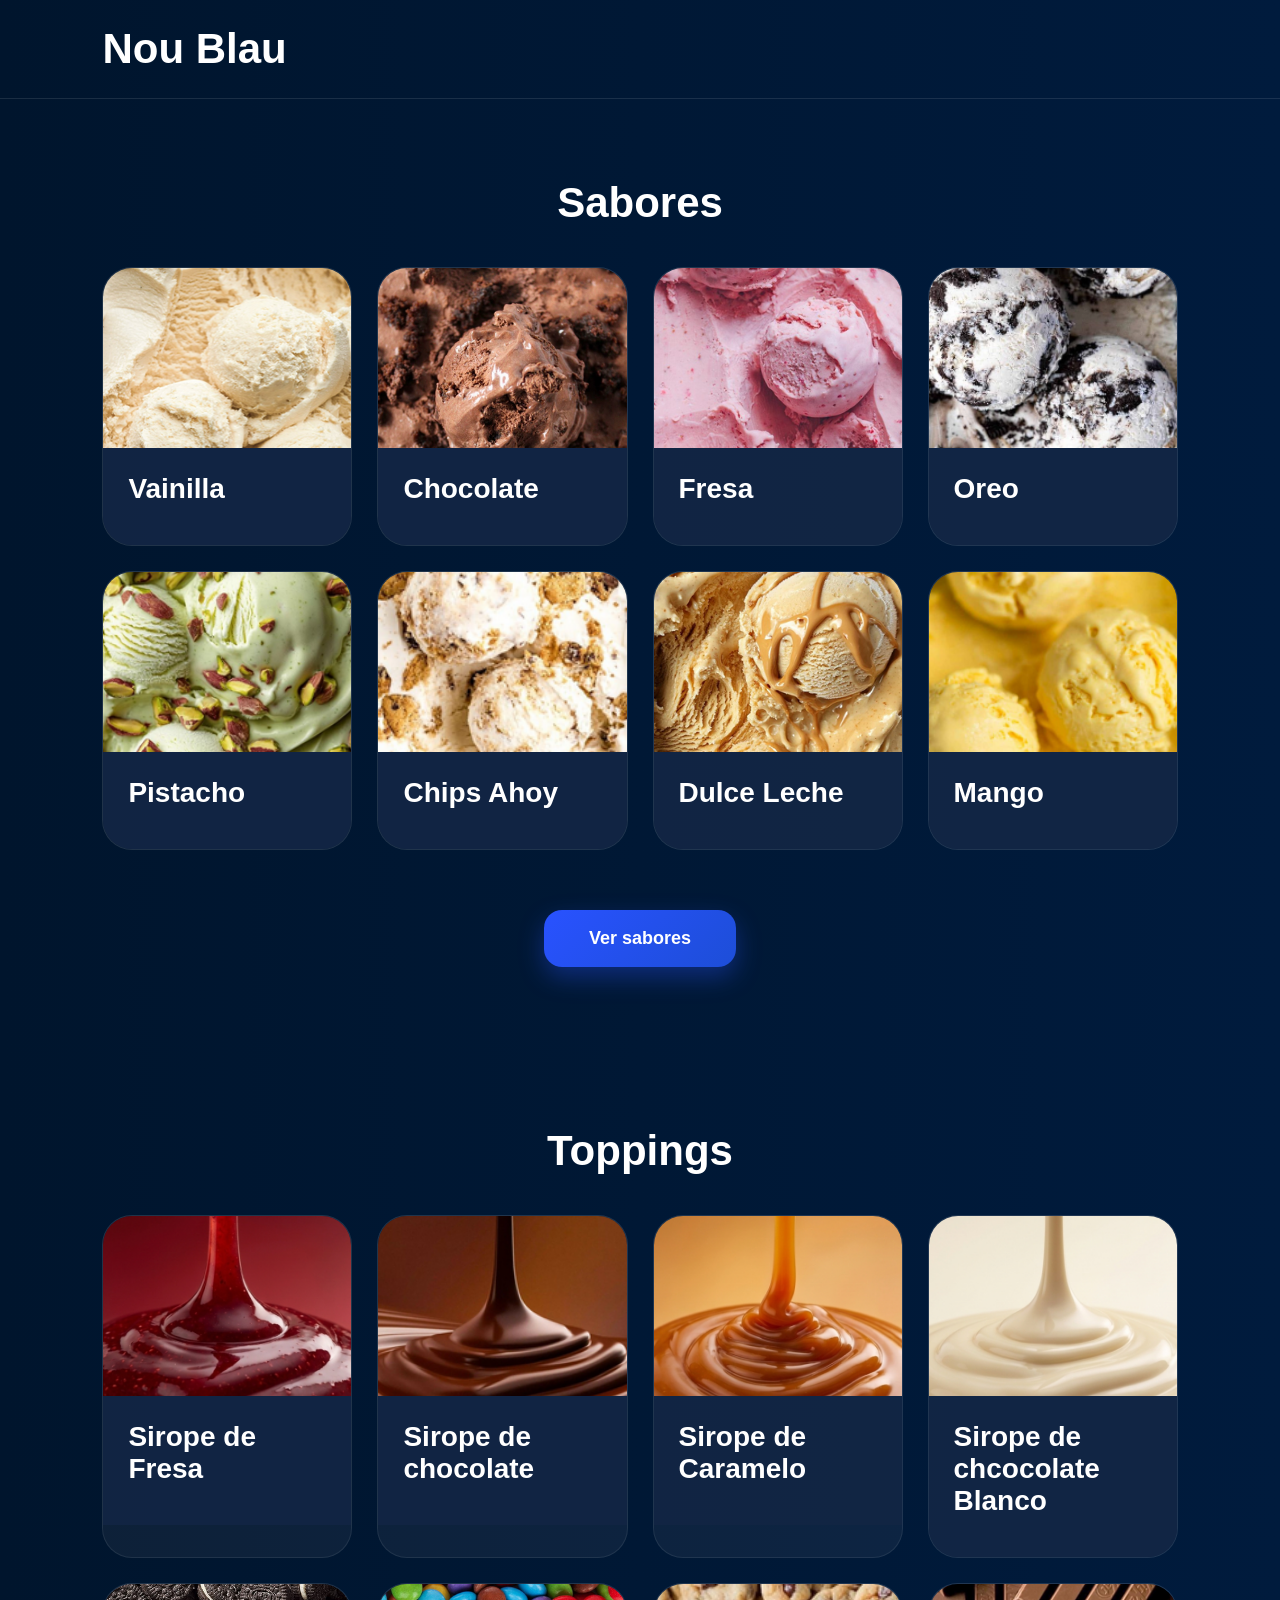
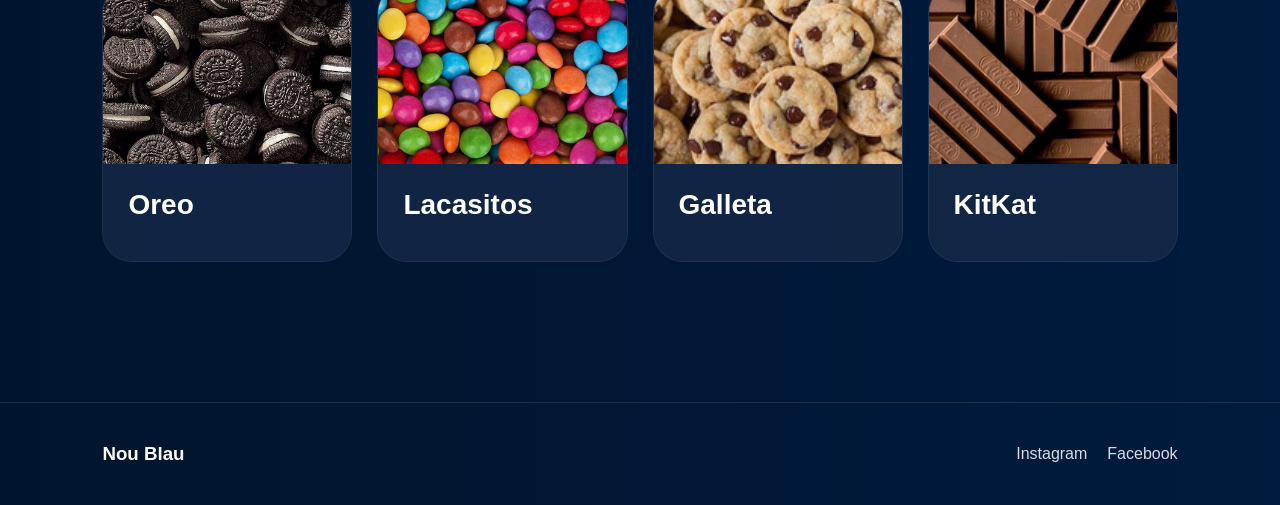
==== index.html @ 6afead31 "actualizando nombres" ====
<!DOCTYPE html>
<html lang="es">
<head>
  <meta charset="UTF-8">
  <meta name="viewport" content="width=device-width, initial-scale=1.0">
  <title>Nou Blau</title>

  <link rel="stylesheet" href="../CSS/style.css">
</head>

<body>

  <header>
    <h1>Nou Blau</h1>
  </header>

  <!-- SABORES -->

  <section class="sabores">

  <h2 class="titulo-seccion">Sabores</h2>

  <div class="cards">

    <div class="flavor-card">
  <img src="../IMG/vainilla.png" alt="vainilla" class="flavor-image">
      <div class="flavor-content">
        <h4>Vainilla</h4>
      </div>
    </div>

   <div class="flavor-card">

  <img src="../IMG/choco .png" alt="Chocolate" class="flavor-image">

  <div class="flavor-content">
    <h4>Chocolate</h4>
  </div>

</div>

    <div class="flavor-card">
  <img src="../IMG/fresa.png" alt="fresa" class="flavor-image">
      <div class="flavor-content">
        <h4>Fresa</h4>
      </div>
    </div>

    <div class="flavor-card">
  <img src="../IMG/oreo.png" alt="oreo" class="flavor-image">
      <div class="flavor-content">
        <h4>Oreo</h4>
      </div>
    </div>

    <div class="flavor-card">
  <img src="../IMG/pistacho.png" alt="Pistacho" class="flavor-image">
      <div class="flavor-content">
        <h4>Pistacho</h4>
      </div>
    </div>

    <div class="flavor-card">
  <img src="../IMG/chips.png" alt="Chips" class="flavor-image">
      <div class="flavor-content">
        <h4>Chips Ahoy</h4>
      </div>
    </div>

    <div class="flavor-card">
  <img src="../IMG/dulceleche.png" alt="Dleche" class="flavor-image">
      <div class="flavor-content">
        <h4>Dulce Leche</h4>
      </div>
    </div>

    <div class="flavor-card">
  <img src="../IMG/mango.png" alt="Mango" class="flavor-image">
      <div class="flavor-content">
        <h4>Mango</h4>
      </div>
    </div>

  </div>

<div class="boton-container">
  <a href="../HTML/sabores.html" class="btn-sabores">
    Ver sabores
  </a>
</div>

</section>

  <!-- TOPPINGS --><section class="sabores">

  <h2 class="titulo-seccion">Toppings</h2>

  <div class="cards">

    <div class="flavor-card">
  <img src="../IMG/Sfresa.png" alt="Sfresa" class="flavor-image">

      <div class="flavor-content">
        <h4>Sirope de Fresa</h4>
      </div>
    </div>

    <div class="flavor-card">
  <img src="../IMG/Schoco.png" alt="Schoco" class="flavor-image">

      <div class="flavor-content">
        <h4>Sirope de chocolate</h4>
      </div>
    </div>

    <div class="flavor-card">
  <img src="../IMG/SDL.png" alt="SDL" class="flavor-image">

      <div class="flavor-content">
        <h4>Sirope de Caramelo</h4>
      </div>
    </div>

    <div class="flavor-card">
  <img src="../IMG/Sblanco.png" alt="Sblanco" class="flavor-image">

      <div class="flavor-content">
        <h4>Sirope de chcocolate Blanco</h4>
      </div>
    </div>


    <div class="flavor-card">
  <img src="../IMG/Toreo.png" alt="oreo" class="flavor-image">

      <div class="flavor-content">
        <h4>Oreo</h4>
      </div>
    </div>

    <div class="flavor-card">
  <img src="../IMG/lacasi.png" alt="Lacasitos" class="flavor-image">

      <div class="flavor-content">
        <h4>Lacasitos</h4>
      </div>
    </div>

    <div class="flavor-card">
  <img src="../IMG/Tgalle.png" alt="Galleta" class="flavor-image">

      <div class="flavor-content">
        <h4>Galleta</h4>
      </div>
    </div>

    <div class="flavor-card">
  <img src="../IMG/kit.png" alt="KitKat" class="flavor-image">

      <div class="flavor-content">
        <h4>KitKat</h4>
      </div>
    </div>

  </div>

</section>

  <!-- FOOTER -->

  <footer>

    <div>
      <h3>Nou Blau</h3>
    </div>

    <div class="sociales">
      <a href="#">Instagram</a>
      <a href="#">Facebook</a>
    </div>

  </footer>

</body>
</html>
---- CSS/style.css ----
*{
  margin:0;
  padding:0;
  box-sizing:border-box;
  font-family:Arial, sans-serif;
}

body{
  background:linear-gradient(to right,#00152d,#001b3d);
  color:white;
}

header{
  padding:25px 8%;
  border-bottom:1px solid rgba(255,255,255,0.1);
}

header h1{
  font-size:42px;
}

.sabores{
  padding:80px 8%;
}

.titulo-seccion{
  font-size:42px;
  margin-bottom:40px;
  text-align:center;
}

.cards{
  display:grid;
  grid-template-columns:repeat(4, 1fr);
  justify-items:center;
  gap:25px;
}

.flavor-card{
  width:100%;
  max-width:260px;
  background:rgba(255,255,255,0.05);
  border-radius:30px;
  overflow:hidden;
  border:1px solid rgba(255,255,255,0.08);
  transition:0.3s;
}

.flavor-card:hover{
  transform:translateY(-8px);
}

.flavor-image{
  width:100%;
  height:180px;
  object-fit:cover;
  display:block;
}

.flavor-card{
  overflow:hidden;
}

.blue-gradient{
  background:linear-gradient(180deg,#2952ff,#182b6d);
}

.dark-gradient{
  background:linear-gradient(90deg,#334155,#020617);
}

.flavor-content{
  padding:25px;
  background:rgba(18,37,68,0.9);
}

.flavor-content h4{
  font-size:28px;
  margin-bottom:15px;
}

.flavor-content p{
  color:#d6dce5;
  line-height:1.7;
  font-size:16px;
}

.btn-sabores{
  padding:16px 40px;
  background:linear-gradient(135deg,#2952ff,#1d4ed8);
  color:white;
  border:none;
  border-radius:20px;
  font-size:18px;
  font-weight:bold;
  cursor:pointer;
  transition:0.3s;
  box-shadow:0 10px 25px rgba(41,82,255,0.3);
}

.btn-sabores:hover{
  transform:translateY(-4px);
  background:linear-gradient(135deg,#3b82f6,#2563eb);
}

footer{
  margin-top:60px;
  padding:40px 8%;
  border-top:1px solid rgba(255,255,255,0.1);
  display:flex;
  justify-content:space-between;
  align-items:center;
  flex-wrap:wrap;
  gap:20px;
}

.sociales{
  display:flex;
  gap:20px;
}

.sociales a{
  color:#d6dce5;
  text-decoration:none;
  transition:0.3s;
}

.sociales a:hover{
  color:white;
}

.sociales img{
  width:90px;
  height:auto;
  object-fit:contain;
}
.boton-container{
  width:100%;
  display:flex;
  justify-content:center;
  margin-top:60px;
}

.btn-sabores{
  padding:18px 45px;
  background:linear-gradient(135deg,#2952ff,#1d4ed8);
  color:white;
  text-decoration:none;
  font-size:18px;
  font-weight:600;
  border-radius:18px;
  transition:0.3s;
  box-shadow:0 10px 25px rgba(41,82,255,0.35);
}

.btn-sabores:hover{
  transform:translateY(-5px) scale(1.03);
  background:linear-gradient(135deg,#3b82f6,#2563eb);
  box-shadow:0 15px 30px rgba(59,130,246,0.4);
}

.logo-link{
  text-decoration:none;
  color:white;
}

.logo-link:hover{
  color:#93c5fd;
}
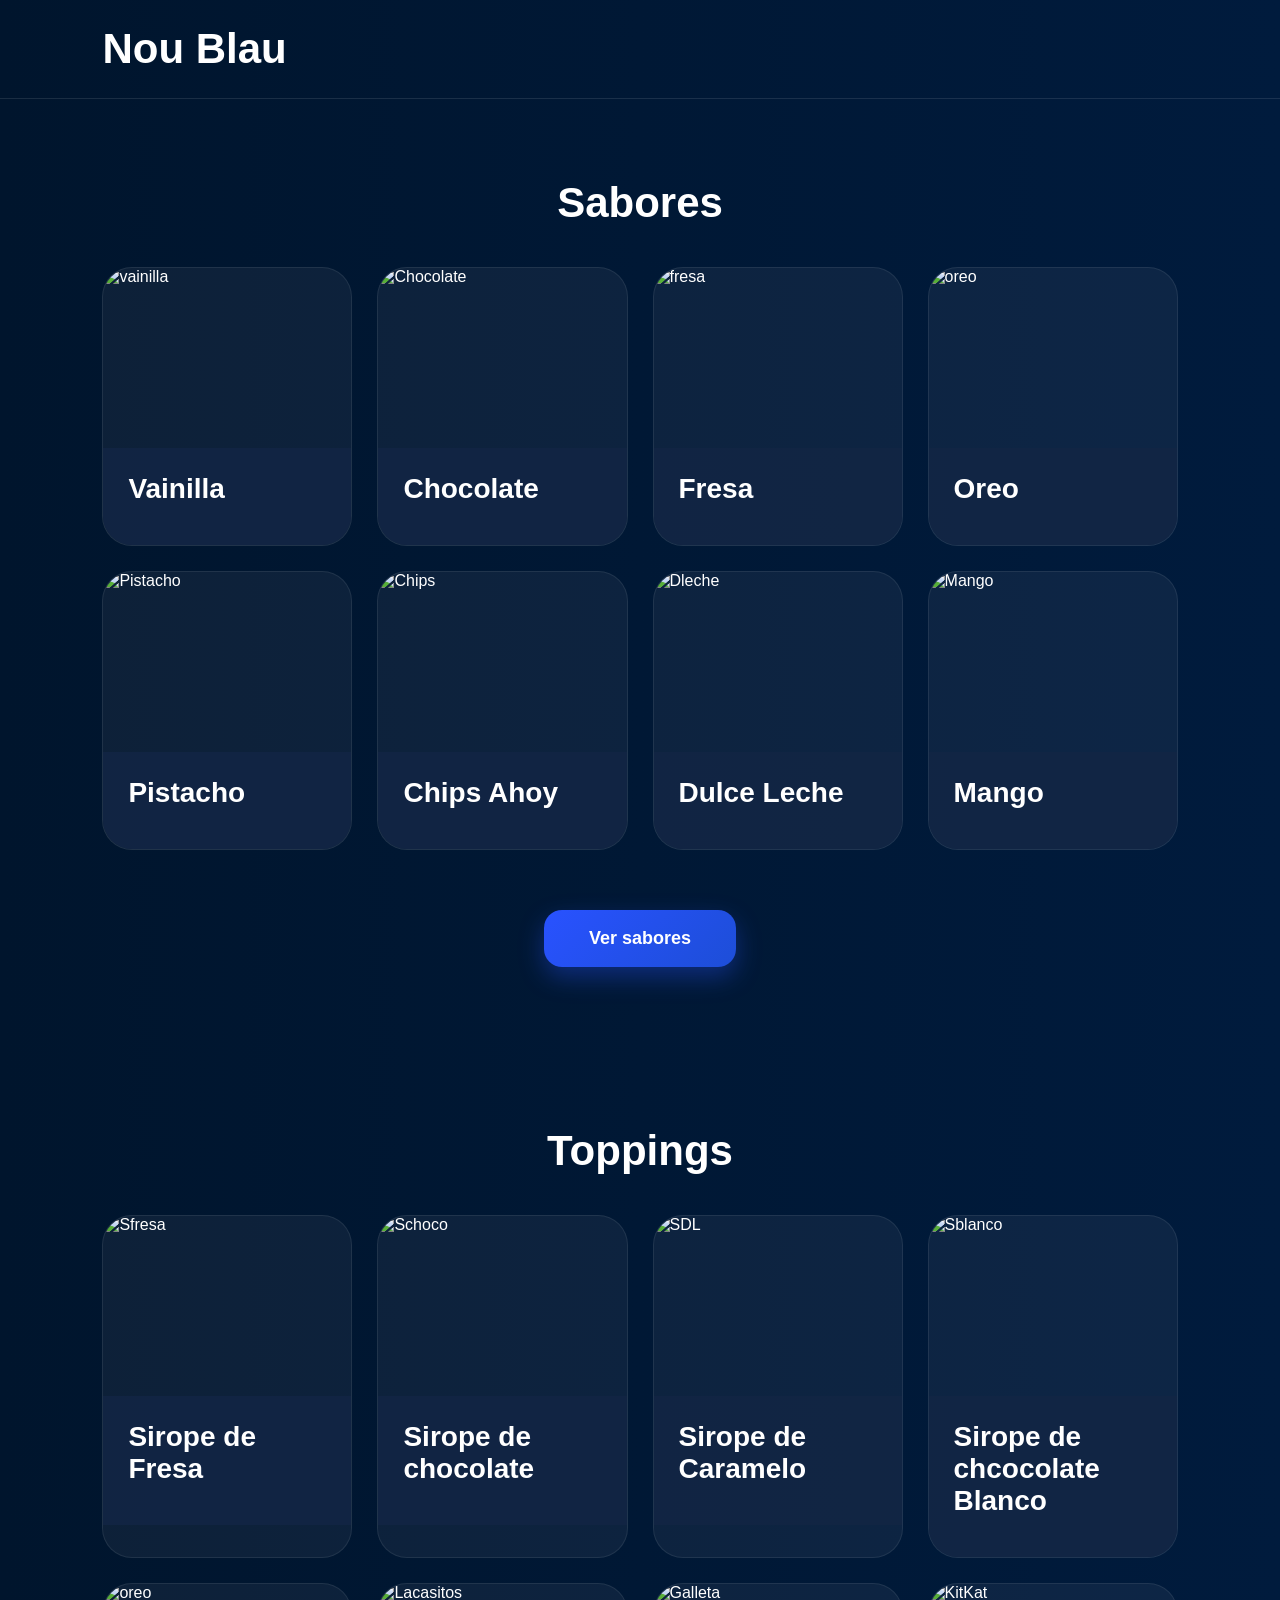
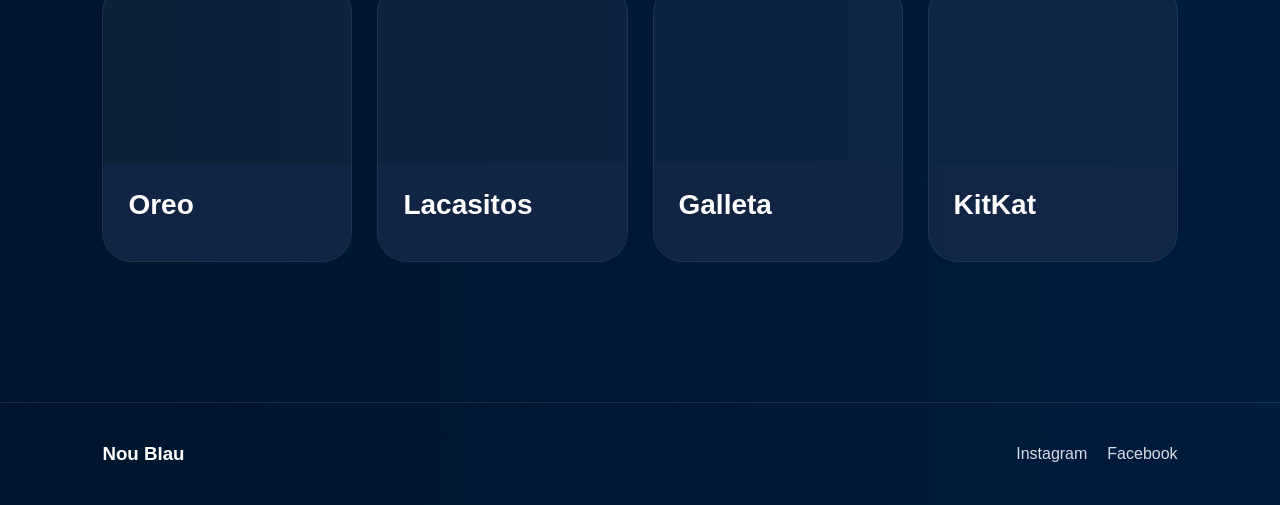
==== commit daacd033: "Corrigiendo rutas de archivos y CSS" ====
--- a/index.html
+++ b/index.html
@@ -5,7 +5,7 @@
   <meta name="viewport" content="width=device-width, initial-scale=1.0">
   <title>Nou Blau</title>
 
-  <link rel="stylesheet" href="../CSS/style.css">
+  <link rel="stylesheet" href="./style.css">
 </head>
 
 <body>
@@ -23,7 +23,7 @@
   <div class="cards">
 
     <div class="flavor-card">
-  <img src="../IMG/vainilla.png" alt="vainilla" class="flavor-image">
+  <img src="../Proyecto-1/IMG/vainilla.png" alt="vainilla" class="flavor-image">
       <div class="flavor-content">
         <h4>Vainilla</h4>
       </div>
@@ -31,7 +31,7 @@
 
    <div class="flavor-card">
 
-  <img src="../IMG/choco .png" alt="Chocolate" class="flavor-image">
+  <img src="../Proyecto-1/IMG/choco .png" alt="Chocolate" class="flavor-image">
 
   <div class="flavor-content">
     <h4>Chocolate</h4>
@@ -40,42 +40,42 @@
 </div>
 
     <div class="flavor-card">
-  <img src="../IMG/fresa.png" alt="fresa" class="flavor-image">
+  <img src="../Proyecto-1/IMG/fresa.png" alt="fresa" class="flavor-image">
       <div class="flavor-content">
         <h4>Fresa</h4>
       </div>
     </div>
 
     <div class="flavor-card">
-  <img src="../IMG/oreo.png" alt="oreo" class="flavor-image">
+  <img src="../Proyecto-1/IMG/oreo.png" alt="oreo" class="flavor-image">
       <div class="flavor-content">
         <h4>Oreo</h4>
       </div>
     </div>
 
     <div class="flavor-card">
-  <img src="../IMG/pistacho.png" alt="Pistacho" class="flavor-image">
+  <img src="../Proyecto-1/IMG/pistacho.png" alt="Pistacho" class="flavor-image">
       <div class="flavor-content">
         <h4>Pistacho</h4>
       </div>
     </div>
 
     <div class="flavor-card">
-  <img src="../IMG/chips.png" alt="Chips" class="flavor-image">
+  <img src="../Proyecto-1/IMG/chips.png" alt="Chips" class="flavor-image">
       <div class="flavor-content">
         <h4>Chips Ahoy</h4>
       </div>
     </div>
 
     <div class="flavor-card">
-  <img src="../IMG/dulceleche.png" alt="Dleche" class="flavor-image">
+  <img src="../Proyecto-1/IMG/dulceleche.png" alt="Dleche" class="flavor-image">
       <div class="flavor-content">
         <h4>Dulce Leche</h4>
       </div>
     </div>
 
     <div class="flavor-card">
-  <img src="../IMG/mango.png" alt="Mango" class="flavor-image">
+  <img src="../Proyecto-1/IMG/mango.png" alt="Mango" class="flavor-image">
       <div class="flavor-content">
         <h4>Mango</h4>
       </div>
@@ -84,7 +84,7 @@
   </div>
 
 <div class="boton-container">
-  <a href="../HTML/sabores.html" class="btn-sabores">
+  <a href="./sabores.html" class="btn-sabores">
     Ver sabores
   </a>
 </div>
@@ -98,7 +98,7 @@
   <div class="cards">
 
     <div class="flavor-card">
-  <img src="../IMG/Sfresa.png" alt="Sfresa" class="flavor-image">
+  <img src="../Proyecto-1/IMG/Sfresa.png" alt="Sfresa" class="flavor-image">
 
       <div class="flavor-content">
         <h4>Sirope de Fresa</h4>
@@ -106,7 +106,7 @@
     </div>
 
     <div class="flavor-card">
-  <img src="../IMG/Schoco.png" alt="Schoco" class="flavor-image">
+  <img src="../Proyecto-1/IMG/Schoco.png" alt="Schoco" class="flavor-image">
 
       <div class="flavor-content">
         <h4>Sirope de chocolate</h4>
@@ -114,7 +114,7 @@
     </div>
 
     <div class="flavor-card">
-  <img src="../IMG/SDL.png" alt="SDL" class="flavor-image">
+  <img src="../Proyecto-1/IMG/SDL.png" alt="SDL" class="flavor-image">
 
       <div class="flavor-content">
         <h4>Sirope de Caramelo</h4>
@@ -122,7 +122,7 @@
     </div>
 
     <div class="flavor-card">
-  <img src="../IMG/Sblanco.png" alt="Sblanco" class="flavor-image">
+  <img src="../Proyecto-1/IMG/Sblanco.png" alt="Sblanco" class="flavor-image">
 
       <div class="flavor-content">
         <h4>Sirope de chcocolate Blanco</h4>
@@ -131,7 +131,7 @@
 
 
     <div class="flavor-card">
-  <img src="../IMG/Toreo.png" alt="oreo" class="flavor-image">
+  <img src="../Proyecto-1/IMG/Toreo.png" alt="oreo" class="flavor-image">
 
       <div class="flavor-content">
         <h4>Oreo</h4>
@@ -139,7 +139,7 @@
     </div>
 
     <div class="flavor-card">
-  <img src="../IMG/lacasi.png" alt="Lacasitos" class="flavor-image">
+  <img src="../Proyecto-1/IMG/lacasi.png" alt="Lacasitos" class="flavor-image">
 
       <div class="flavor-content">
         <h4>Lacasitos</h4>
@@ -147,7 +147,7 @@
     </div>
 
     <div class="flavor-card">
-  <img src="../IMG/Tgalle.png" alt="Galleta" class="flavor-image">
+  <img src="../Proyecto-1/IMG/Tgalle.png" alt="Galleta" class="flavor-image">
 
       <div class="flavor-content">
         <h4>Galleta</h4>
@@ -155,7 +155,7 @@
     </div>
 
     <div class="flavor-card">
-  <img src="../IMG/kit.png" alt="KitKat" class="flavor-image">
+  <img src="../Proyecto-1/IMG/kit.png" alt="KitKat" class="flavor-image">
 
       <div class="flavor-content">
         <h4>KitKat</h4>
--- a/style.css
+++ b/style.css
@@ -0,0 +1,169 @@
+*{
+  margin:0;
+  padding:0;
+  box-sizing:border-box;
+  font-family:Arial, sans-serif;
+}
+
+body{
+  background:linear-gradient(to right,#00152d,#001b3d);
+  color:white;
+}
+
+header{
+  padding:25px 8%;
+  border-bottom:1px solid rgba(255,255,255,0.1);
+}
+
+header h1{
+  font-size:42px;
+}
+
+.sabores{
+  padding:80px 8%;
+}
+
+.titulo-seccion{
+  font-size:42px;
+  margin-bottom:40px;
+  text-align:center;
+}
+
+.cards{
+  display:grid;
+  grid-template-columns:repeat(4, 1fr);
+  justify-items:center;
+  gap:25px;
+}
+
+.flavor-card{
+  width:100%;
+  max-width:260px;
+  background:rgba(255,255,255,0.05);
+  border-radius:30px;
+  overflow:hidden;
+  border:1px solid rgba(255,255,255,0.08);
+  transition:0.3s;
+}
+
+.flavor-card:hover{
+  transform:translateY(-8px);
+}
+
+.flavor-image{
+  width:100%;
+  height:180px;
+  object-fit:cover;
+  display:block;
+}
+
+.flavor-card{
+  overflow:hidden;
+}
+
+.blue-gradient{
+  background:linear-gradient(180deg,#2952ff,#182b6d);
+}
+
+.dark-gradient{
+  background:linear-gradient(90deg,#334155,#020617);
+}
+
+.flavor-content{
+  padding:25px;
+  background:rgba(18,37,68,0.9);
+}
+
+.flavor-content h4{
+  font-size:28px;
+  margin-bottom:15px;
+}
+
+.flavor-content p{
+  color:#d6dce5;
+  line-height:1.7;
+  font-size:16px;
+}
+
+.btn-sabores{
+  padding:16px 40px;
+  background:linear-gradient(135deg,#2952ff,#1d4ed8);
+  color:white;
+  border:none;
+  border-radius:20px;
+  font-size:18px;
+  font-weight:bold;
+  cursor:pointer;
+  transition:0.3s;
+  box-shadow:0 10px 25px rgba(41,82,255,0.3);
+}
+
+.btn-sabores:hover{
+  transform:translateY(-4px);
+  background:linear-gradient(135deg,#3b82f6,#2563eb);
+}
+
+footer{
+  margin-top:60px;
+  padding:40px 8%;
+  border-top:1px solid rgba(255,255,255,0.1);
+  display:flex;
+  justify-content:space-between;
+  align-items:center;
+  flex-wrap:wrap;
+  gap:20px;
+}
+
+.sociales{
+  display:flex;
+  gap:20px;
+}
+
+.sociales a{
+  color:#d6dce5;
+  text-decoration:none;
+  transition:0.3s;
+}
+
+.sociales a:hover{
+  color:white;
+}
+
+.sociales img{
+  width:90px;
+  height:auto;
+  object-fit:contain;
+}
+.boton-container{
+  width:100%;
+  display:flex;
+  justify-content:center;
+  margin-top:60px;
+}
+
+.btn-sabores{
+  padding:18px 45px;
+  background:linear-gradient(135deg,#2952ff,#1d4ed8);
+  color:white;
+  text-decoration:none;
+  font-size:18px;
+  font-weight:600;
+  border-radius:18px;
+  transition:0.3s;
+  box-shadow:0 10px 25px rgba(41,82,255,0.35);
+}
+
+.btn-sabores:hover{
+  transform:translateY(-5px) scale(1.03);
+  background:linear-gradient(135deg,#3b82f6,#2563eb);
+  box-shadow:0 15px 30px rgba(59,130,246,0.4);
+}
+
+.logo-link{
+  text-decoration:none;
+  color:white;
+}
+
+.logo-link:hover{
+  color:#93c5fd;
+}
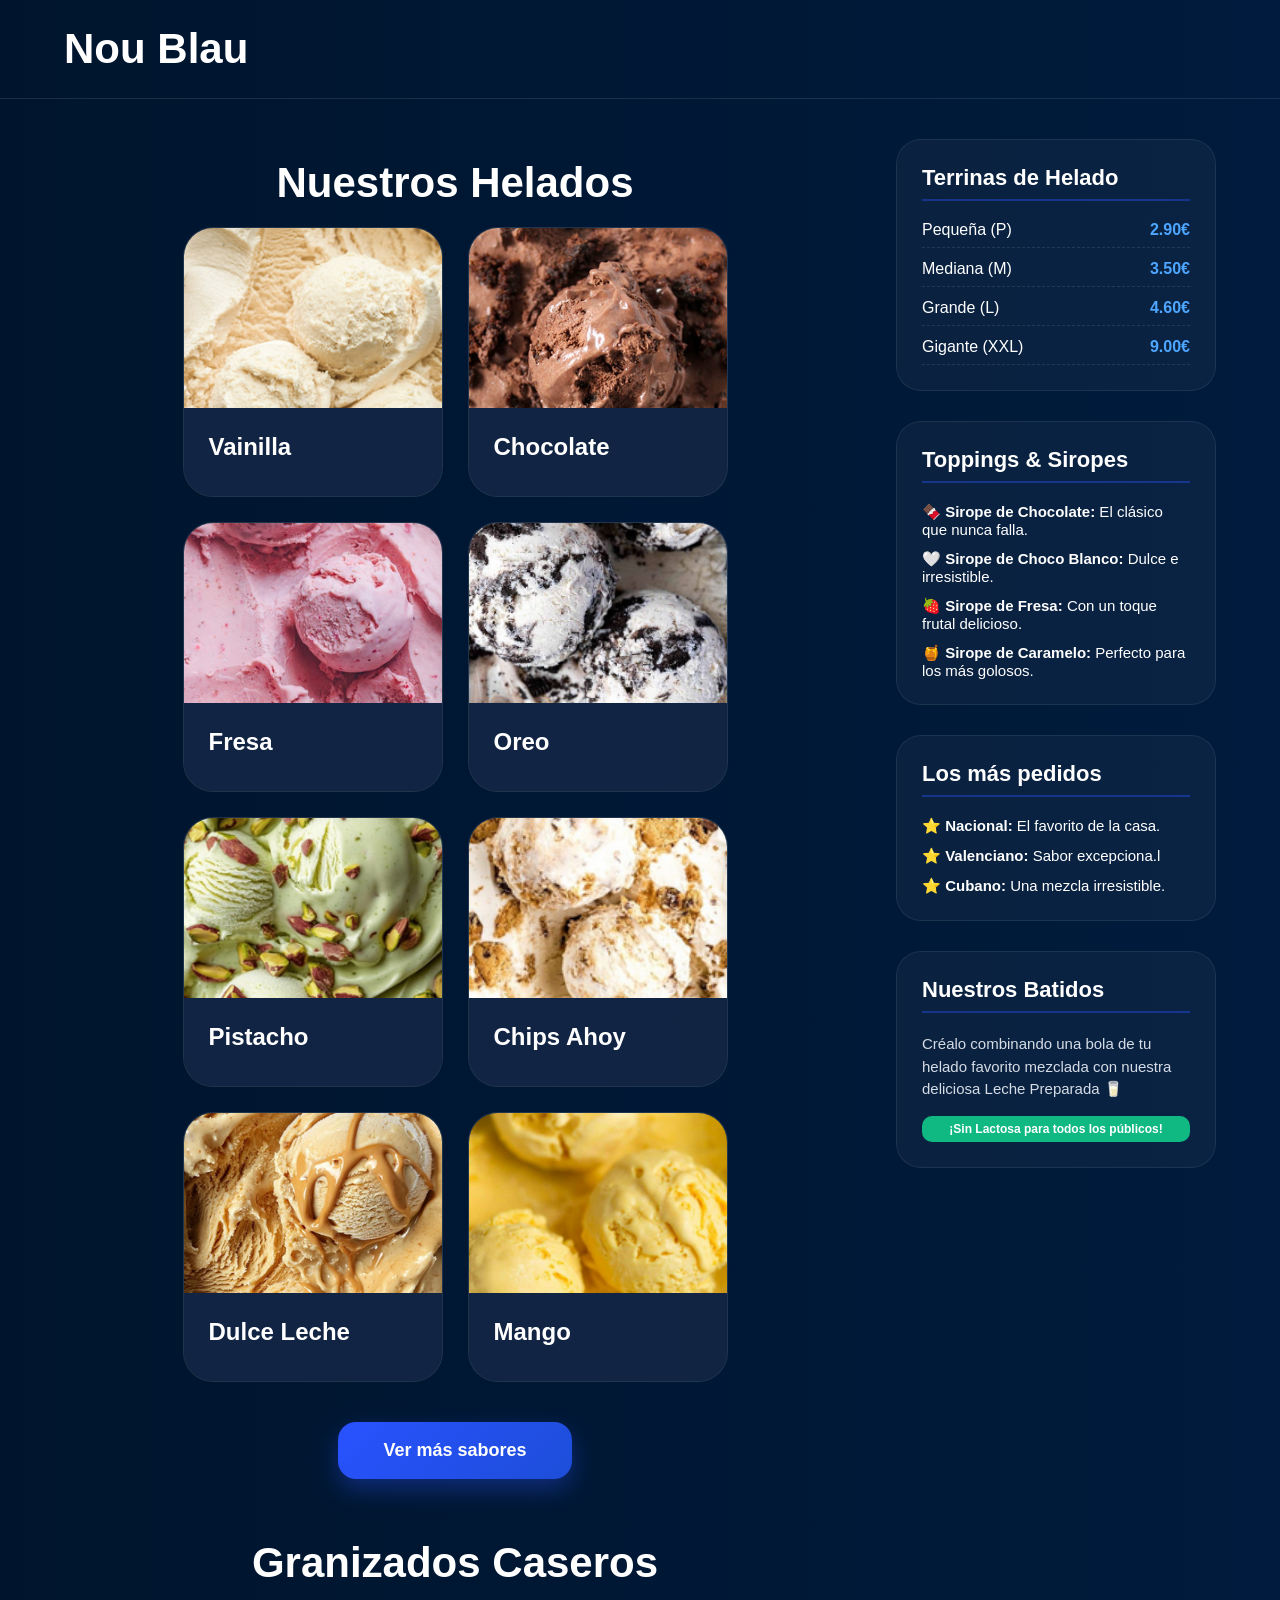
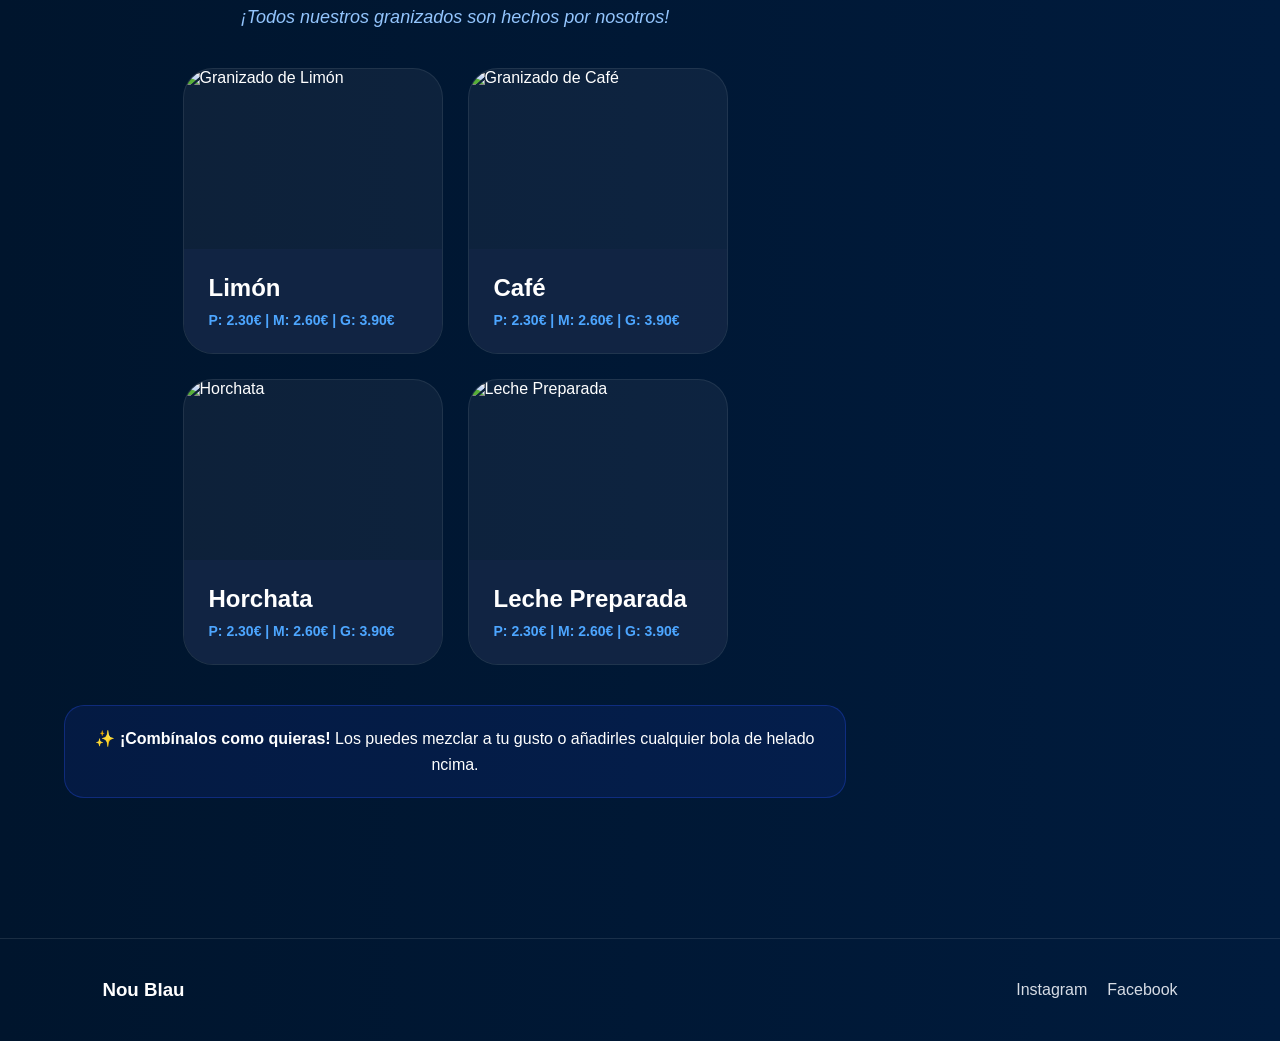
==== commit e9c31314: "Web finalizada: Granizados con tarjetas, barra lateral fija con precios y toppings" ====
--- a/index.html
+++ b/index.html
@@ -4,181 +4,151 @@
   <meta charset="UTF-8">
   <meta name="viewport" content="width=device-width, initial-scale=1.0">
   <title>Nou Blau</title>
-
-  <link rel="stylesheet" href="./style.css">
+  <link rel="stylesheet" href="style.css">
 </head>
-
 <body>
 
   <header>
     <h1>Nou Blau</h1>
   </header>
 
-  <!-- SABORES -->
+  <main class="contenedor-principal">
 
-  <section class="sabores">
+    <div class="contenido-izquierdo">
+      
+      <section class="sabores">
+        <h2 class="titulo-seccion">Nuestros Helados</h2>
+        <div class="cards">
+          <div class="flavor-card">
+            <img src="img/vainilla.png" alt="vainilla" class="flavor-image">
+            <div class="flavor-content"><h4>Vainilla</h4></div>
+          </div>
+          <div class="flavor-card">
+            <img src="img/choco .png" alt="Chocolate" class="flavor-image">
+            <div class="flavor-content"><h4>Chocolate</h4></div>
+          </div>
+          <div class="flavor-card">
+            <img src="img/fresa.png" alt="fresa" class="flavor-image">
+            <div class="flavor-content"><h4>Fresa</h4></div>
+          </div>
+          <div class="flavor-card">
+            <img src="img/oreo.png" alt="oreo" class="flavor-image">
+            <div class="flavor-content"><h4>Oreo</h4></div>
+          </div>
+          <div class="flavor-card">
+            <img src="img/pistacho.png" alt="Pistacho" class="flavor-image">
+            <div class="flavor-content"><h4>Pistacho</h4></div>
+          </div>
+          <div class="flavor-card">
+            <img src="img/chips.png" alt="Chips" class="flavor-image">
+            <div class="flavor-content"><h4>Chips Ahoy</h4></div>
+          </div>
+          <div class="flavor-card">
+            <img src="img/dulceleche.png" alt="Dleche" class="flavor-image">
+            <div class="flavor-content"><h4>Dulce Leche</h4></div>
+          </div>
+          <div class="flavor-card">
+            <img src="img/mango.png" alt="Mango" class="flavor-image">
+            <div class="flavor-content"><h4>Mango</h4></div>
+          </div>
+        </div>
 
-  <h2 class="titulo-seccion">Sabores</h2>
+        <div class="boton-container">
+          <a href="sabores.html" class="btn-sabores">Ver más sabores</a>
+        </div>
+      </section>
 
-  <div class="cards">
+      <section class="sabores">
+        <h2 class="titulo-seccion">Granizados Caseros</h2>
+        <p class="nota-artesanal">¡Todos nuestros granizados son hechos por nosotros!</p>
+        
+        <div class="cards">
+          <div class="flavor-card">
+            <img src="img/limon.png" alt="Granizado de Limón" class="flavor-image">
+            <div class="flavor-content">
+              <h4>Limón</h4>
+              <p class="precios-card">P: 2.30€ | M: 2.60€ | G: 3.90€</p>
+            </div>
+          </div>
+          <div class="flavor-card">
+            <img src="img/cafe.png" alt="Granizado de Café" class="flavor-image">
+            <div class="flavor-content">
+              <h4>Café</h4>
+              <p class="precios-card">P: 2.30€ | M: 2.60€ | G: 3.90€</p>
+            </div>
+          </div>
+          <div class="flavor-card">
+            <img src="img/horchata.png" alt="Horchata" class="flavor-image">
+            <div class="flavor-content">
+              <h4>Horchata</h4>
+              <p class="precios-card">P: 2.30€ | M: 2.60€ | G: 3.90€</p>
+            </div>
+          </div>
+          <div class="flavor-card">
+            <img src="img/leche.png" alt="Leche Preparada" class="flavor-image">
+            <div class="flavor-content">
+              <h4>Leche Preparada</h4>
+              <p class="precios-card">P: 2.30€ | M: 2.60€ | G: 3.90€</p>
+            </div>
+          </div>
+        </div>
+        
+        <div class="info-extra-box">
+          <p>✨ <strong>¡Combínalos como quieras!</strong> Los puedes mezclar a tu gusto o añadirles cualquier bola de helado ncima.</p>
+        </div>
+      </section>
 
-    <div class="flavor-card">
-  <img src="../Proyecto-1/IMG/vainilla.png" alt="vainilla" class="flavor-image">
-      <div class="flavor-content">
-        <h4>Vainilla</h4>
-      </div>
     </div>
 
-   <div class="flavor-card">
+    <aside class="barra-lateral">
+      
+      <div class="seccion-sidebar">
+        <h3 class="titulo-sidebar">Terrinas de Helado</h3>
+        <div class="lista-precios">
+          <div class="item-precio"><span>Pequeña (P)</span><strong>2.90€</strong></div>
+          <div class="item-precio"><span>Mediana (M)</span><strong>3.50€</strong></div>
+          <div class="item-precio"><span>Grande (L)</span><strong>4.60€</strong></div>
+          <div class="item-precio"><span>Gigante (XXL)</span><strong>9.00€</strong></div>
+        </div>
+      </div>
 
-  <img src="../Proyecto-1/IMG/choco .png" alt="Chocolate" class="flavor-image">
+      <div class="seccion-sidebar">
+        <h3 class="titulo-sidebar">Toppings & Siropes</h3>
+        <ul class="lista-tops">
+          <li><strong>🍫 Sirope de Chocolate:</strong> El clásico que nunca falla.</li>
+          <li><strong>🤍 Sirope de Choco Blanco:</strong> Dulce e irresistible.</li>
+          <li><strong>🍓 Sirope de Fresa:</strong> Con un toque frutal delicioso.</li>
+          <li><strong>🍯 Sirope de Caramelo:</strong> Perfecto para los más golosos.</li>
+        </ul>
+      </div>
 
-  <div class="flavor-content">
-    <h4>Chocolate</h4>
-  </div>
+      <div class="seccion-sidebar">
+        <h3 class="titulo-sidebar">Los más pedidos</h3>
+        <ul class="lista-tops">
+          <li><strong>⭐ Nacional:</strong> El favorito de la casa.</li>
+          <li><strong>⭐ Valenciano:</strong> Sabor excepciona.l</li>
+          <li><strong>⭐ Cubano:</strong> Una mezcla irresistible.</li>
+        </ul>
+      </div>
 
-</div>
+      <div class="seccion-sidebar">
+        <h3 class="titulo-sidebar">Nuestros Batidos</h3>
+        <p class="descripcion-sidebar">
+          Créalo combinando una bola de tu helado favorito mezclada con nuestra deliciosa Leche Preparada 🥛
+        </p>
+        <span class="badge-lactosa">¡Sin Lactosa para todos los públicos!</span>
+      </div>
 
-    <div class="flavor-card">
-  <img src="../Proyecto-1/IMG/fresa.png" alt="fresa" class="flavor-image">
-      <div class="flavor-content">
-        <h4>Fresa</h4>
-      </div>
-    </div>
+    </aside>
 
-    <div class="flavor-card">
-  <img src="../Proyecto-1/IMG/oreo.png" alt="oreo" class="flavor-image">
-      <div class="flavor-content">
-        <h4>Oreo</h4>
-      </div>
-    </div>
-
-    <div class="flavor-card">
-  <img src="../Proyecto-1/IMG/pistacho.png" alt="Pistacho" class="flavor-image">
-      <div class="flavor-content">
-        <h4>Pistacho</h4>
-      </div>
-    </div>
-
-    <div class="flavor-card">
-  <img src="../Proyecto-1/IMG/chips.png" alt="Chips" class="flavor-image">
-      <div class="flavor-content">
-        <h4>Chips Ahoy</h4>
-      </div>
-    </div>
-
-    <div class="flavor-card">
-  <img src="../Proyecto-1/IMG/dulceleche.png" alt="Dleche" class="flavor-image">
-      <div class="flavor-content">
-        <h4>Dulce Leche</h4>
-      </div>
-    </div>
-
-    <div class="flavor-card">
-  <img src="../Proyecto-1/IMG/mango.png" alt="Mango" class="flavor-image">
-      <div class="flavor-content">
-        <h4>Mango</h4>
-      </div>
-    </div>
-
-  </div>
-
-<div class="boton-container">
-  <a href="./sabores.html" class="btn-sabores">
-    Ver sabores
-  </a>
-</div>
-
-</section>
-
-  <!-- TOPPINGS --><section class="sabores">
-
-  <h2 class="titulo-seccion">Toppings</h2>
-
-  <div class="cards">
-
-    <div class="flavor-card">
-  <img src="../Proyecto-1/IMG/Sfresa.png" alt="Sfresa" class="flavor-image">
-
-      <div class="flavor-content">
-        <h4>Sirope de Fresa</h4>
-      </div>
-    </div>
-
-    <div class="flavor-card">
-  <img src="../Proyecto-1/IMG/Schoco.png" alt="Schoco" class="flavor-image">
-
-      <div class="flavor-content">
-        <h4>Sirope de chocolate</h4>
-      </div>
-    </div>
-
-    <div class="flavor-card">
-  <img src="../Proyecto-1/IMG/SDL.png" alt="SDL" class="flavor-image">
-
-      <div class="flavor-content">
-        <h4>Sirope de Caramelo</h4>
-      </div>
-    </div>
-
-    <div class="flavor-card">
-  <img src="../Proyecto-1/IMG/Sblanco.png" alt="Sblanco" class="flavor-image">
-
-      <div class="flavor-content">
-        <h4>Sirope de chcocolate Blanco</h4>
-      </div>
-    </div>
-
-
-    <div class="flavor-card">
-  <img src="../Proyecto-1/IMG/Toreo.png" alt="oreo" class="flavor-image">
-
-      <div class="flavor-content">
-        <h4>Oreo</h4>
-      </div>
-    </div>
-
-    <div class="flavor-card">
-  <img src="../Proyecto-1/IMG/lacasi.png" alt="Lacasitos" class="flavor-image">
-
-      <div class="flavor-content">
-        <h4>Lacasitos</h4>
-      </div>
-    </div>
-
-    <div class="flavor-card">
-  <img src="../Proyecto-1/IMG/Tgalle.png" alt="Galleta" class="flavor-image">
-
-      <div class="flavor-content">
-        <h4>Galleta</h4>
-      </div>
-    </div>
-
-    <div class="flavor-card">
-  <img src="../Proyecto-1/IMG/kit.png" alt="KitKat" class="flavor-image">
-
-      <div class="flavor-content">
-        <h4>KitKat</h4>
-      </div>
-    </div>
-
-  </div>
-
-</section>
-
-  <!-- FOOTER -->
+  </main>
 
   <footer>
-
-    <div>
-      <h3>Nou Blau</h3>
-    </div>
-
+    <div><h3>Nou Blau</h3></div>
     <div class="sociales">
       <a href="#">Instagram</a>
       <a href="#">Facebook</a>
     </div>
-
   </footer>
 
 </body>
--- a/style.css
+++ b/style.css
@@ -11,7 +11,7 @@
 }
 
 header{
-  padding:25px 8%;
+  padding:25px 5%;
   border-bottom:1px solid rgba(255,255,255,0.1);
 }
 
@@ -19,26 +19,53 @@
   font-size:42px;
 }
 
+/* --- CONTENEDOR PRINCIPAL: AHORA CUBRE TODO EL ANCHO --- */
+.contenedor-principal {
+  display: flex;
+  flex-direction: row;
+  width: 100%;             /* Cubre todo el ancho de la pantalla */
+  max-width: 100%;         /* Eliminamos el tope anterior para que estire */
+  padding: 40px 5%;
+  gap: 50px;               /* Buen espacio de separación */
+}
+
+/* El contenido de los helados y granizados se estira para llenar la izquierda */
+.contenido-izquierdo {
+  flex: 3;
+}
+
 .sabores{
-  padding:80px 8%;
+  padding: 20px 0 40px 0;
 }
 
 .titulo-seccion{
   font-size:42px;
-  margin-bottom:40px;
+  margin-bottom:20px;
   text-align:center;
 }
 
+.nota-artesanal {
+  text-align: center;
+  color: #93c5fd;
+  font-size: 18px;
+  margin-bottom: 40px;
+  font-style: italic;
+}
+
+/* --- TARJETAS AUTO-AJUSTABLES Y CENTRADAS --- */
 .cards{
-  display:grid;
-  grid-template-columns:repeat(4, 1fr);
-  justify-items:center;
-  gap:25px;
+  display: flex;
+  flex-direction: row;
+  flex-wrap: wrap;
+  justify-content: center; 
+  gap: 25px;
+  width: 100%;
 }
 
 .flavor-card{
-  width:100%;
-  max-width:260px;
+  width: 100%;
+  min-width: 250px;
+  max-width: 260px;
   background:rgba(255,255,255,0.05);
   border-radius:30px;
   overflow:hidden;
@@ -57,52 +84,144 @@
   display:block;
 }
 
-.flavor-card{
-  overflow:hidden;
-}
-
-.blue-gradient{
-  background:linear-gradient(180deg,#2952ff,#182b6d);
-}
-
-.dark-gradient{
-  background:linear-gradient(90deg,#334155,#020617);
-}
-
 .flavor-content{
   padding:25px;
   background:rgba(18,37,68,0.9);
 }
 
 .flavor-content h4{
-  font-size:28px;
-  margin-bottom:15px;
-}
-
-.flavor-content p{
-  color:#d6dce5;
-  line-height:1.7;
-  font-size:16px;
+  font-size:24px;
+  margin-bottom:10px;
+}
+
+.precios-card {
+  color: #4da6ff;
+  font-weight: bold;
+  font-size: 14px;
+}
+
+.info-extra-box {
+  background: rgba(41, 82, 255, 0.1);
+  border: 1px solid rgba(41, 82, 255, 0.3);
+  padding: 20px;
+  border-radius: 20px;
+  margin-top: 40px;
+  text-align: center;
+  font-size: 16px;
+  line-height: 1.6;
+}
+
+/* --- BARRA LATERAL FIJA (STICKY EFFECT) --- */
+.barra-lateral {
+  flex: 1; 
+  min-width: 320px;
+  max-width: 360px;
+  display: flex;
+  flex-direction: column;
+  gap: 30px;
+  
+  /* Esto es lo que hace la magia de quedarse quieta al bajar */
+  position: -webkit-sticky;
+  position: sticky;
+  top: 40px;               /* Distancia que se despega del techo de la pantalla al bajar */
+  height: max-content;     /* Evita que se estire feo hacia abajo */
+}
+
+.seccion-sidebar {
+  background: rgba(255, 255, 255, 0.04);
+  border: 1px solid rgba(255, 255, 255, 0.08);
+  border-radius: 25px;
+  padding: 25px;
+}
+
+.titulo-sidebar {
+  font-size: 22px;
+  color: white;
+  margin-bottom: 20px;
+  padding-bottom: 8px;
+  border-bottom: 2px solid rgba(41, 82, 255, 0.4);
+}
+
+.lista-precios {
+  display: flex;
+  flex-direction: column;
+  gap: 12px;
+}
+
+.item-precio {
+  display: flex;
+  justify-content: space-between;
+  font-size: 16px;
+  padding-bottom: 8px;
+  border-bottom: 1px dashed rgba(255, 255, 255, 0.1);
+}
+
+.item-precio strong {
+  color: #4da6ff;
+}
+
+.lista-tops {
+  list-style: none;
+  display: flex;
+  flex-direction: column;
+  gap: 12px;
+  font-size: 15px;
+}
+
+.descripcion-sidebar {
+  font-size: 15px;
+  line-height: 1.5;
+  color: #d6dce5;
+  margin-bottom: 15px;
+}
+
+.badge-lactosa {
+  display: inline-block;
+  background: #10b981;
+  color: white;
+  padding: 6px 12px;
+  font-size: 12px;
+  font-weight: bold;
+  border-radius: 10px;
+  text-align: center;
+  width: 100%;
+}
+
+/* BOTONES Y ENLACES */
+.boton-container{
+  width:100%;
+  display:flex;
+  justify-content:center;
+  margin-top:40px;
 }
 
 .btn-sabores{
-  padding:16px 40px;
+  padding:18px 45px;
   background:linear-gradient(135deg,#2952ff,#1d4ed8);
   color:white;
-  border:none;
-  border-radius:20px;
+  text-decoration:none;
   font-size:18px;
-  font-weight:bold;
-  cursor:pointer;
+  font-weight:600;
+  border-radius:18px;
   transition:0.3s;
-  box-shadow:0 10px 25px rgba(41,82,255,0.3);
+  box-shadow:0 10px 25px rgba(41, 82, 255, 0.35);
 }
 
 .btn-sabores:hover{
-  transform:translateY(-4px);
+  transform:translateY(-5px) scale(1.03);
   background:linear-gradient(135deg,#3b82f6,#2563eb);
 }
 
+.logo-link{
+  text-decoration:none;
+  color:white;
+}
+
+.logo-link:hover{
+  color:#93c5fd;
+}
+
+/* --- FOOTER COMPLETO --- */
 footer{
   margin-top:60px;
   padding:40px 8%;
@@ -122,48 +241,28 @@
 .sociales a{
   color:#d6dce5;
   text-decoration:none;
-  transition:0.3s;
-}
-
-.sociales a:hover{
-  color:white;
-}
-
-.sociales img{
-  width:90px;
-  height:auto;
-  object-fit:contain;
-}
-.boton-container{
-  width:100%;
-  display:flex;
-  justify-content:center;
-  margin-top:60px;
-}
-
-.btn-sabores{
-  padding:18px 45px;
-  background:linear-gradient(135deg,#2952ff,#1d4ed8);
-  color:white;
-  text-decoration:none;
-  font-size:18px;
-  font-weight:600;
-  border-radius:18px;
-  transition:0.3s;
-  box-shadow:0 10px 25px rgba(41,82,255,0.35);
-}
-
-.btn-sabores:hover{
-  transform:translateY(-5px) scale(1.03);
-  background:linear-gradient(135deg,#3b82f6,#2563eb);
-  box-shadow:0 15px 30px rgba(59,130,246,0.4);
-}
-
-.logo-link{
-  text-decoration:none;
-  color:white;
-}
-
-.logo-link:hover{
-  color:#93c5fd;
+}
+
+/* RESPONSIVE: Si la pantalla es pequeña (Móviles), la barra va abajo y deja de ser fija */
+@media (max-width: 1150px) {
+  .contenedor-principal {
+    flex-direction: column;
+  }
+  .barra-lateral {
+    position: static;      /* Desactiva el efecto fijo en móviles */
+    max-width: 100%;
+    flex-direction: row;
+    flex-wrap: wrap;
+    width: 100%;
+  }
+  .seccion-sidebar {
+    flex: 1;
+    min-width: 280px;
+  }
+}
+
+@media (max-width: 600px) {
+  .barra-lateral {
+    flex-direction: column;
+  }
 }
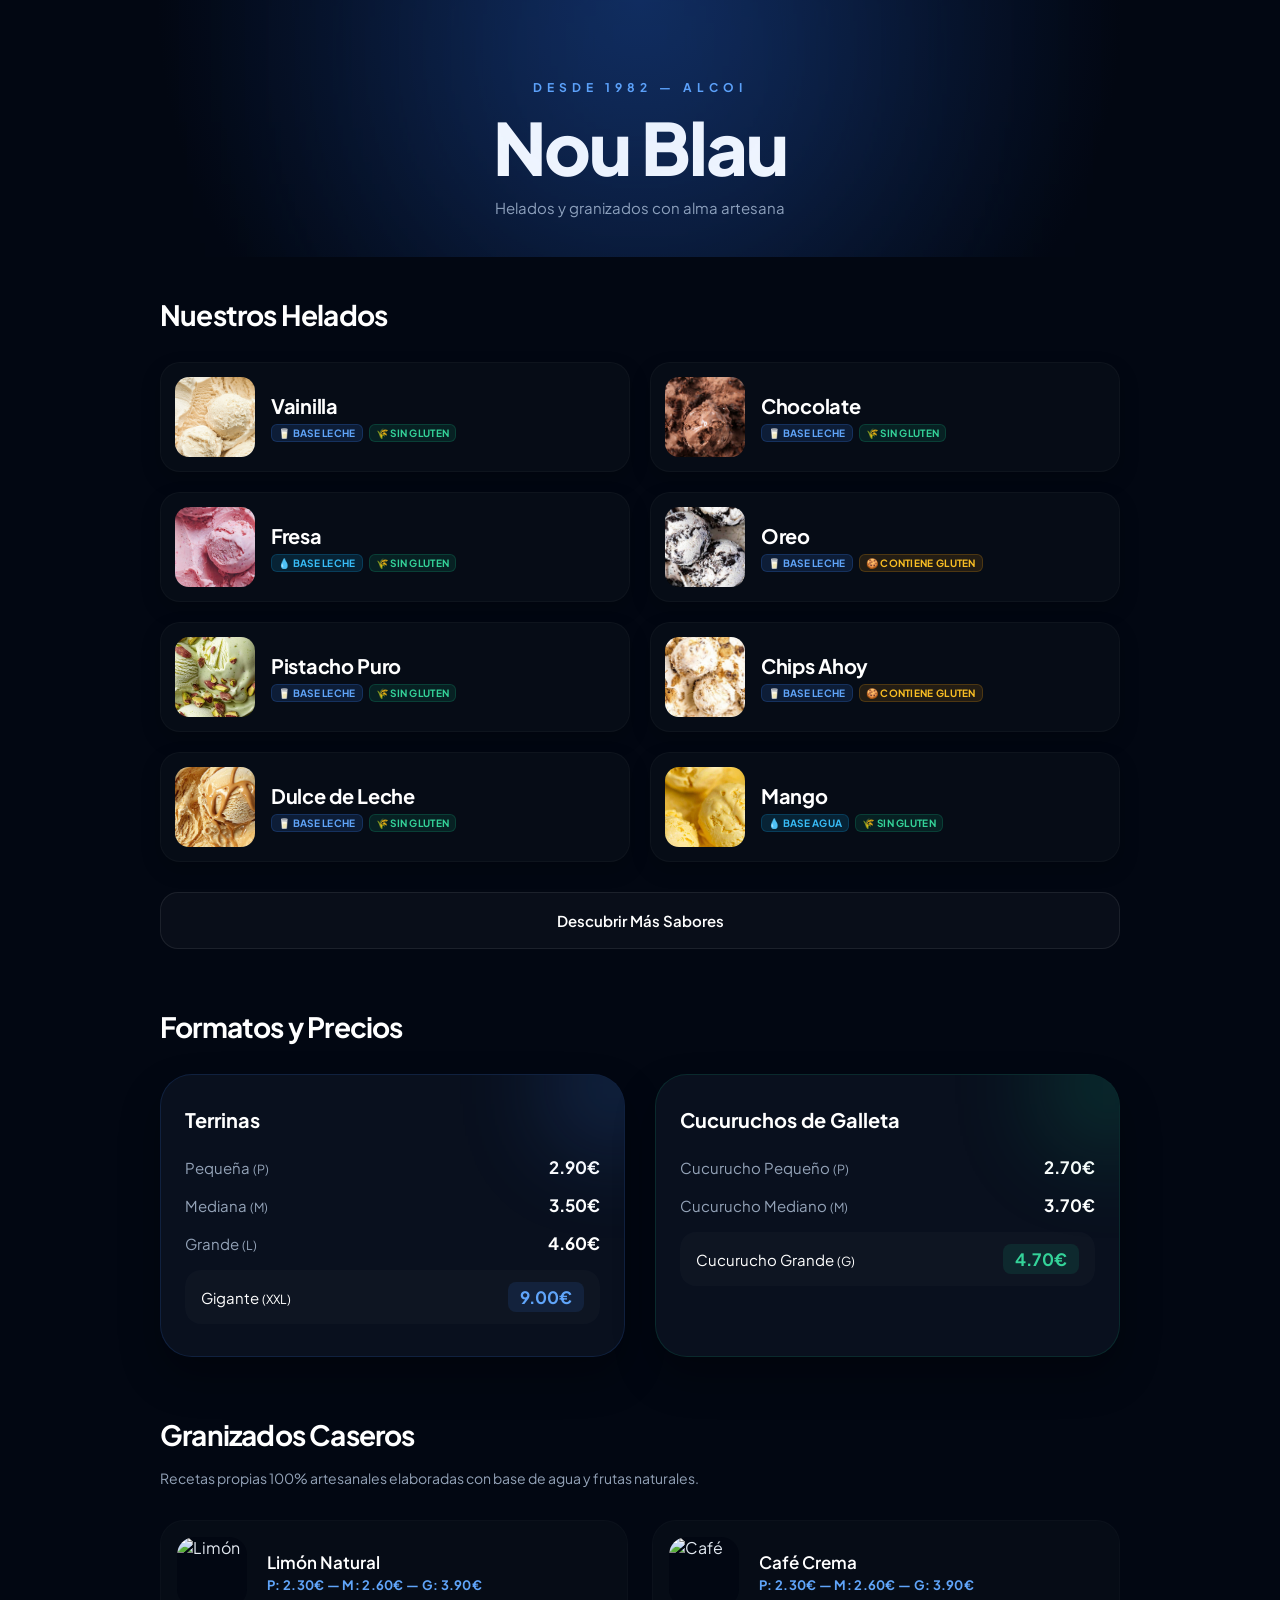
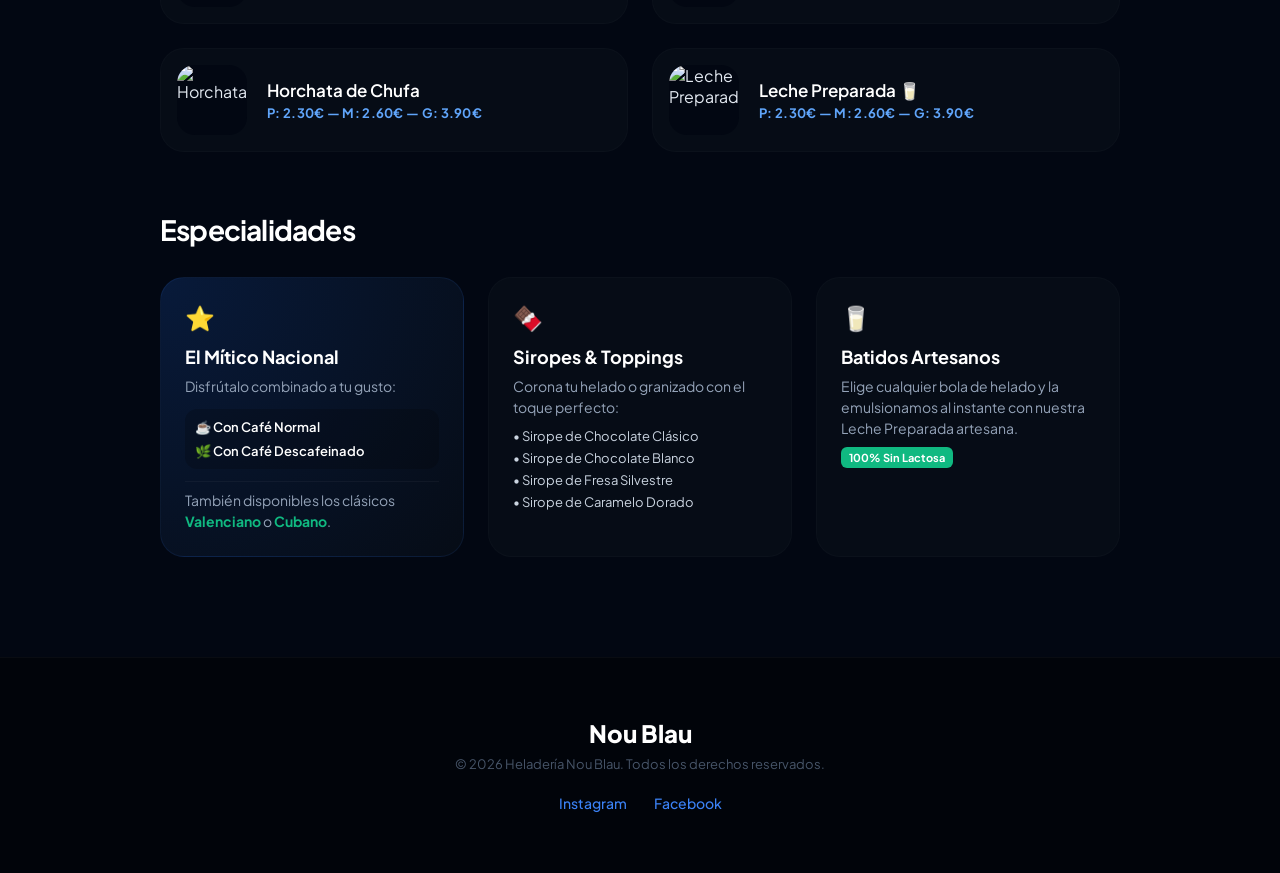
==== commit 721fd580: "refres" ====
--- a/index.html
+++ b/index.html
@@ -3,151 +3,240 @@
 <head>
   <meta charset="UTF-8">
   <meta name="viewport" content="width=device-width, initial-scale=1.0">
-  <title>Nou Blau</title>
+  <title>Nou Blau — Carta Artesanal</title>
   <link rel="stylesheet" href="style.css">
 </head>
 <body>
 
-  <header>
-    <h1>Nou Blau</h1>
+  <header class="hero-header">
+    <div class="hero-blur"></div>
+    <div class="hero-content">
+      <p class="hero-subtitle">Desde 1982 — Alcoi</p>
+      <h1 class="hero-title">Nou Blau</h1>
+      <p class="hero-tagline">Helados y granizados con alma artesana</p>
+    </div>
   </header>
 
-  <main class="contenedor-principal">
-
-    <div class="contenido-izquierdo">
+  <main class="main-wrapper">
+
+    <section class="menu-block">
+      <div class="block-header">
+        <h2 class="block-main-title">Nuestros Helados</h2>
+      </div>
       
-      <section class="sabores">
-        <h2 class="titulo-seccion">Nuestros Helados</h2>
-        <div class="cards">
-          <div class="flavor-card">
-            <img src="img/vainilla.png" alt="vainilla" class="flavor-image">
-            <div class="flavor-content"><h4>Vainilla</h4></div>
-          </div>
-          <div class="flavor-card">
-            <img src="img/choco .png" alt="Chocolate" class="flavor-image">
-            <div class="flavor-content"><h4>Chocolate</h4></div>
-          </div>
-          <div class="flavor-card">
-            <img src="img/fresa.png" alt="fresa" class="flavor-image">
-            <div class="flavor-content"><h4>Fresa</h4></div>
-          </div>
-          <div class="flavor-card">
-            <img src="img/oreo.png" alt="oreo" class="flavor-image">
-            <div class="flavor-content"><h4>Oreo</h4></div>
-          </div>
-          <div class="flavor-card">
-            <img src="img/pistacho.png" alt="Pistacho" class="flavor-image">
-            <div class="flavor-content"><h4>Pistacho</h4></div>
-          </div>
-          <div class="flavor-card">
-            <img src="img/chips.png" alt="Chips" class="flavor-image">
-            <div class="flavor-content"><h4>Chips Ahoy</h4></div>
-          </div>
-          <div class="flavor-card">
-            <img src="img/dulceleche.png" alt="Dleche" class="flavor-image">
-            <div class="flavor-content"><h4>Dulce Leche</h4></div>
-          </div>
-          <div class="flavor-card">
-            <img src="img/mango.png" alt="Mango" class="flavor-image">
-            <div class="flavor-content"><h4>Mango</h4></div>
-          </div>
-        </div>
-
-        <div class="boton-container">
-          <a href="sabores.html" class="btn-sabores">Ver más sabores</a>
-        </div>
-      </section>
-
-      <section class="sabores">
-        <h2 class="titulo-seccion">Granizados Caseros</h2>
-        <p class="nota-artesanal">¡Todos nuestros granizados son hechos por nosotros!</p>
-        
-        <div class="cards">
-          <div class="flavor-card">
-            <img src="img/limon.png" alt="Granizado de Limón" class="flavor-image">
-            <div class="flavor-content">
-              <h4>Limón</h4>
-              <p class="precios-card">P: 2.30€ | M: 2.60€ | G: 3.90€</p>
-            </div>
-          </div>
-          <div class="flavor-card">
-            <img src="img/cafe.png" alt="Granizado de Café" class="flavor-image">
-            <div class="flavor-content">
-              <h4>Café</h4>
-              <p class="precios-card">P: 2.30€ | M: 2.60€ | G: 3.90€</p>
-            </div>
-          </div>
-          <div class="flavor-card">
-            <img src="img/horchata.png" alt="Horchata" class="flavor-image">
-            <div class="flavor-content">
-              <h4>Horchata</h4>
-              <p class="precios-card">P: 2.30€ | M: 2.60€ | G: 3.90€</p>
-            </div>
-          </div>
-          <div class="flavor-card">
-            <img src="img/leche.png" alt="Leche Preparada" class="flavor-image">
-            <div class="flavor-content">
-              <h4>Leche Preparada</h4>
-              <p class="precios-card">P: 2.30€ | M: 2.60€ | G: 3.90€</p>
-            </div>
-          </div>
-        </div>
-        
-        <div class="info-extra-box">
-          <p>✨ <strong>¡Combínalos como quieras!</strong> Los puedes mezclar a tu gusto o añadirles cualquier bola de helado ncima.</p>
-        </div>
-      </section>
-
-    </div>
-
-    <aside class="barra-lateral">
-      
-      <div class="seccion-sidebar">
-        <h3 class="titulo-sidebar">Terrinas de Helado</h3>
-        <div class="lista-precios">
-          <div class="item-precio"><span>Pequeña (P)</span><strong>2.90€</strong></div>
-          <div class="item-precio"><span>Mediana (M)</span><strong>3.50€</strong></div>
-          <div class="item-precio"><span>Grande (L)</span><strong>4.60€</strong></div>
-          <div class="item-precio"><span>Gigante (XXL)</span><strong>9.00€</strong></div>
-        </div>
-      </div>
-
-      <div class="seccion-sidebar">
-        <h3 class="titulo-sidebar">Toppings & Siropes</h3>
-        <ul class="lista-tops">
-          <li><strong>🍫 Sirope de Chocolate:</strong> El clásico que nunca falla.</li>
-          <li><strong>🤍 Sirope de Choco Blanco:</strong> Dulce e irresistible.</li>
-          <li><strong>🍓 Sirope de Fresa:</strong> Con un toque frutal delicioso.</li>
-          <li><strong>🍯 Sirope de Caramelo:</strong> Perfecto para los más golosos.</li>
-        </ul>
-      </div>
-
-      <div class="seccion-sidebar">
-        <h3 class="titulo-sidebar">Los más pedidos</h3>
-        <ul class="lista-tops">
-          <li><strong>⭐ Nacional:</strong> El favorito de la casa.</li>
-          <li><strong>⭐ Valenciano:</strong> Sabor excepciona.l</li>
-          <li><strong>⭐ Cubano:</strong> Una mezcla irresistible.</li>
-        </ul>
-      </div>
-
-      <div class="seccion-sidebar">
-        <h3 class="titulo-sidebar">Nuestros Batidos</h3>
-        <p class="descripcion-sidebar">
-          Créalo combinando una bola de tu helado favorito mezclada con nuestra deliciosa Leche Preparada 🥛
-        </p>
-        <span class="badge-lactosa">¡Sin Lactosa para todos los públicos!</span>
-      </div>
-
-    </aside>
+      <div class="showcase-grid">
+        <div class="art-card">
+          <div class="art-img"><img src="img/vainilla.png" alt="Vainilla"></div>
+          <div class="art-info">
+            <h3>Vainilla</h3>
+            <div class="tag-group">
+              <span class="tag tag-milk">🥛 Base Leche</span>
+              <span class="tag tag-gf">🌾 Sin Gluten</span>
+            </div>
+          </div>
+        </div>
+
+        <div class="art-card">
+          <div class="art-img"><img src="img/choco .png" alt="Chocolate"></div>
+          <div class="art-info">
+            <h3>Chocolate </h3>
+            <div class="tag-group">
+              <span class="tag tag-milk">🥛 Base Leche</span>
+              <span class="tag tag-gf">🌾 Sin Gluten</span>
+            </div>
+          </div>
+        </div>
+
+        <div class="art-card">
+          <div class="art-img"><img src="img/fresa.png" alt="Fresa"></div>
+          <div class="art-info">
+            <h3>Fresa </h3>
+            <div class="tag-group">
+              <span class="tag tag-water">💧 Base leche</span>
+              <span class="tag tag-gf">🌾 Sin Gluten</span>
+            </div>
+          </div>
+        </div>
+
+        <div class="art-card">
+          <div class="art-img"><img src="img/oreo.png" alt="Oreo"></div>
+          <div class="art-info">
+            <h3>Oreo </h3>
+            <div class="tag-group">
+              <span class="tag tag-milk">🥛 Base Leche</span>
+              <span class="tag tag-gluten">🍪 Contiene Gluten</span>
+            </div>
+          </div>
+        </div>
+
+        <div class="art-card">
+          <div class="art-img"><img src="img/pistacho.png" alt="Pistacho"></div>
+          <div class="art-info">
+            <h3>Pistacho Puro</h3>
+            <div class="tag-group">
+              <span class="tag tag-milk">🥛 Base Leche</span>
+              <span class="tag tag-gf">🌾 Sin Gluten</span>
+            </div>
+          </div>
+        </div>
+
+        <div class="art-card">
+          <div class="art-img"><img src="img/chips.png" alt="Chips Ahoy"></div>
+          <div class="art-info">
+            <h3>Chips Ahoy</h3>
+            <div class="tag-group">
+              <span class="tag tag-milk">🥛 Base Leche</span>
+              <span class="tag tag-gluten">🍪 Contiene Gluten</span>
+            </div>
+          </div>
+        </div>
+
+        <div class="art-card">
+          <div class="art-img"><img src="img/dulceleche.png" alt="Dulce de Leche"></div>
+          <div class="art-info">
+            <h3>Dulce de Leche</h3>
+            <div class="tag-group">
+              <span class="tag tag-milk">🥛 Base Leche</span>
+              <span class="tag tag-gf">🌾 Sin Gluten</span>
+            </div>
+          </div>
+        </div>
+
+        <div class="art-card">
+          <div class="art-img"><img src="img/mango.png" alt="Mango"></div>
+          <div class="art-info">
+            <h3>Mango </h3>
+            <div class="tag-group">
+              <span class="tag tag-water">💧 Base Agua</span>
+              <span class="tag tag-gf">🌾 Sin Gluten</span>
+            </div>
+          </div>
+        </div>
+      </div>
+
+      <div class="cta-center">
+        <a href="sabores.html" class="glass-btn">Descubrir Más Sabores</a>
+      </div>
+    </section>
+
+    <section class="menu-block">
+      <div class="block-header">
+        <h2 class="block-main-title">Formatos y Precios</h2>
+      </div>
+
+      <div class="pricing-flex-container">
+        <div class="premium-price-card">
+          <div class="card-glow"></div>
+          <h3>Terrinas</h3>
+          <ul class="p-list">
+            <li><span>Pequeña <small>(P)</small></span> <strong>2.90€</strong></li>
+            <li><span>Mediana <small>(M)</small></span> <strong>3.50€</strong></li>
+            <li><span>Grande <small>(L)</small></span> <strong>4.60€</strong></li>
+            <li class="p-highlight"><span>Gigante <small>(XXL)</small></span> <strong>9.00€</strong></li>
+          </ul>
+        </div>
+
+        <div class="premium-price-card alt-glow">
+          <div class="card-glow"></div>
+          <h3>Cucuruchos de Galleta</h3>
+          <ul class="p-list">
+            <li><span>Cucurucho Pequeño <small>(P)</small></span> <strong>2.70€</strong></li>
+            <li><span>Cucurucho Mediano <small>(M)</small></span> <strong>3.70€</strong></li>
+            <li class="p-highlight"><span>Cucurucho Grande <small>(G)</small></span> <strong>4.70€</strong></li>
+          </ul>
+        </div>
+      </div>
+    </section>
+
+    <section class="menu-block">
+      <div class="block-header">
+        <h2 class="block-main-title">Granizados Caseros</h2>
+      </div>
+      <p class="block-subtitle-text">Recetas propias 100% artesanales elaboradas con base de agua y frutas naturales.</p>
+
+      <div class="granizados-list-container">
+        <div class="g-item">
+          <div class="g-img-box"><img src="img/limon.png" alt="Limón"></div>
+          <div class="g-details">
+            <div class="g-title-row"><h4>Limón Natural</h4></div>
+            <p class="g-sizes-prices">P: 2.30€  —  M: 2.60€  —  G: 3.90€</p>
+          </div>
+        </div>
+
+        <div class="g-item">
+          <div class="g-img-box"><img src="img/cafe.png" alt="Café"></div>
+          <div class="g-details">
+            <div class="g-title-row"><h4>Café Crema</h4></div>
+            <p class="g-sizes-prices">P: 2.30€  —  M: 2.60€  —  G: 3.90€</p>
+          </div>
+        </div>
+
+        <div class="g-item">
+          <div class="g-img-box"><img src="img/horchata.png" alt="Horchata"></div>
+          <div class="g-details">
+            <div class="g-title-row"><h4>Horchata de Chufa</h4></div>
+            <p class="g-sizes-prices">P: 2.30€  —  M: 2.60€  —  G: 3.90€</p>
+          </div>
+        </div>
+
+        <div class="g-item">
+          <div class="g-img-box"><img src="img/leche.png" alt="Leche Preparada"></div>
+          <div class="g-details">
+            <div class="g-title-row"><h4>Leche Preparada 🥛</h4></div>
+            <p class="g-sizes-prices">P: 2.30€  —  M: 2.60€  —  G: 3.90€</p>
+          </div>
+        </div>
+      </div>
+    </section>
+
+    <section class="menu-block">
+      <div class="block-header">
+        <h2 class="block-main-title">Especialidades</h2>
+      </div>
+
+      <div class="specials-masonry">
+        <div class="spec-card highlight-spec">
+          <span class="spec-icon">⭐</span>
+          <h3>El Mítico Nacional</h3>
+          <p>Disfrútalo combinado a tu gusto:</p>
+          <div class="spec-toggle-box">
+            <span>☕ Con Café Normal</span>
+            <span>🌿 Con Café Descafeinado</span>
+          </div>
+          <p class="spec-sub-note">También disponibles los clásicos <strong>Valenciano</strong> o <strong>Cubano</strong>.</p>
+        </div>
+
+        <div class="spec-card">
+          <span class="spec-icon">🍫</span>
+          <h3>Siropes & Toppings</h3>
+          <p>Corona tu helado o granizado con el toque perfecto:</p>
+          <ul class="spec-list-inner">
+            <li>• Sirope de Chocolate Clásico</li>
+            <li>• Sirope de Chocolate Blanco</li>
+            <li>• Sirope de Fresa Silvestre</li>
+            <li>• Sirope de Caramelo Dorado</li>
+          </ul>
+        </div>
+
+        <div class="spec-card">
+          <span class="spec-icon">🥛</span>
+          <h3>Batidos Artesanos</h3>
+          <p>Elige cualquier bola de helado y la emulsionamos al instante con nuestra Leche Preparada artesana.</p>
+          <span class="badge-green" style="display:inline-block; margin-top:8px; background:#10b981; color:white; padding:4px 8px; font-size:11px; font-weight:700; border-radius:6px;">100% Sin Lactosa</span>
+        </div>
+      </div>
+    </section>
 
   </main>
 
-  <footer>
-    <div><h3>Nou Blau</h3></div>
-    <div class="sociales">
-      <a href="#">Instagram</a>
-      <a href="#">Facebook</a>
+  <footer class="luxury-footer">
+    <div class="footer-wrap">
+      <h2 class="footer-logo">Nou Blau</h2>
+      <p>© 2026 Heladería Nou Blau. Todos los derechos reservados.</p>
+      <div class="footer-socials">
+        <a href="#">Instagram</a>
+        <a href="#">Facebook</a>
+      </div>
     </div>
   </footer>
 
--- a/style.css
+++ b/style.css
@@ -1,268 +1,546 @@
-*{
-  margin:0;
-  padding:0;
-  box-sizing:border-box;
-  font-family:Arial, sans-serif;
-}
-
-body{
-  background:linear-gradient(to right,#00152d,#001b3d);
-  color:white;
-}
-
-header{
-  padding:25px 5%;
-  border-bottom:1px solid rgba(255,255,255,0.1);
-}
-
-header h1{
-  font-size:42px;
-}
-
-/* --- CONTENEDOR PRINCIPAL: AHORA CUBRE TODO EL ANCHO --- */
-.contenedor-principal {
-  display: flex;
-  flex-direction: row;
-  width: 100%;             /* Cubre todo el ancho de la pantalla */
-  max-width: 100%;         /* Eliminamos el tope anterior para que estire */
-  padding: 40px 5%;
-  gap: 50px;               /* Buen espacio de separación */
-}
-
-/* El contenido de los helados y granizados se estira para llenar la izquierda */
-.contenido-izquierdo {
-  flex: 3;
-}
-
-.sabores{
-  padding: 20px 0 40px 0;
-}
-
-.titulo-seccion{
-  font-size:42px;
-  margin-bottom:20px;
-  text-align:center;
-}
-
-.nota-artesanal {
+/* =======================================================
+   SISTEMA DE DISEÑO INMERSIVO — NOU BLAU LUXURY MENU
+   ======================================================= */
+
+@import url('https://fonts.googleapis.com/css2?family=Plus+Jakarta+Sans:wght@300;400;500;600;700;800&display=swap');
+
+* {
+  margin: 0;
+  padding: 0;
+  box-sizing: border-box;
+  font-family: 'Plus Jakarta Sans', sans-serif;
+}
+
+body {
+  background-color: #020712;
+  color: #e2e8f0;
+  min-height: 100vh;
+  -webkit-font-smoothing: antialiased;
+  overflow-x: hidden;
+}
+
+/* --- HERO HEADER CON DEGRADADO ATMOSFÉRICO --- */
+.hero-header {
+  position: relative;
+  padding: 80px 24px 40px 24px;
   text-align: center;
-  color: #93c5fd;
+  background: radial-gradient(circle at top, #0b224d 0%, #020712 70%);
+  overflow: hidden;
+}
+
+.hero-blur {
+  position: absolute;
+  top: -100px;
+  left: 50%;
+  transform: translateX(-50%);
+  width: 300px;
+  height: 300px;
+  background: #3b82f6;
+  filter: blur(140px);
+  opacity: 0.3;
+  pointer-events: none;
+}
+
+.hero-subtitle {
+  font-size: 12px;
+  font-weight: 700;
+  text-transform: uppercase;
+  letter-spacing: 5px;
+  color: #60a5fa;
+  margin-bottom: 12px;
+}
+
+.hero-title {
+  font-size: 54px;
+  font-weight: 800;
+  letter-spacing: -2px;
+  color: #ffffff;
+  line-height: 1.1;
+}
+
+.hero-tagline {
+  font-size: 15px;
+  color: #94a3b8;
+  margin-top: 12px;
+  font-weight: 400;
+}
+
+/* --- CONTENEDOR FLUIDO MOBILE-FIRST --- */
+.main-wrapper {
+  width: 100%;
+  max-width: 480px; /* Tamaño móvil estricto de lectura premium */
+  margin: 0 auto;
+  padding: 10px 24px 80px 24px;
+  display: flex;
+  flex-direction: column;
+  gap: 60px;
+}
+
+/* --- ENCABEZADOS DE SECCIÓN RE-IMAGINADOS --- */
+.block-header {
+  display: flex;
+  align-items: baseline;
+  gap: 12px;
+  margin-bottom: 30px;
+}
+
+.block-number {
+  font-size: 14px;
+  font-weight: 800;
+  color: #3b82f6;
+  font-family: monospace;
+  opacity: 0.8;
+}
+
+.block-main-title {
+  font-size: 28px;
+  font-weight: 700;
+  color: #ffffff;
+  letter-spacing: -0.8px;
+}
+
+.block-subtitle-text {
+  font-size: 14px;
+  color: #94a3b8;
+  margin-top: -15px;
+  margin-bottom: 30px;
+  line-height: 1.6;
+}
+
+/* --- NUEVAS TARJETAS COMPACTAS ESTILO LISTA (MÓVIL) --- */
+.showcase-grid {
+  display: flex;
+  flex-direction: column;
+  gap: 14px;
+  width: 100%;
+}
+
+.art-card {
+  position: relative;
+  width: 100%;
+  height: 90px;
+  background: #060c16;
+  border: 1px solid rgba(255, 255, 255, 0.03);
+  border-radius: 20px;
+  overflow: hidden;
+  display: flex;
+  align-items: center;
+  padding: 10px;
+  box-shadow: 0 8px 20px rgba(0, 0, 0, 0.2);
+}
+
+.art-img {
+  position: relative;
+  width: 70px;
+  height: 70px;
+  border-radius: 14px;
+  overflow: hidden;
+  flex-shrink: 0;
+}
+
+.art-img img {
+  width: 100%;
+  height: 100%;
+  object-fit: cover;
+  transition: transform 0.3s ease;
+}
+
+.art-card:hover .art-img img {
+  transform: scale(1.06);
+}
+
+.art-info {
+  position: relative;
+  padding: 0 0 0 16px;
+  width: 100%;
+  display: flex;
+  flex-direction: column;
+  justify-content: center;
+}
+
+.art-info h3 {
   font-size: 18px;
-  margin-bottom: 40px;
-  font-style: italic;
-}
-
-/* --- TARJETAS AUTO-AJUSTABLES Y CENTRADAS --- */
-.cards{
-  display: flex;
-  flex-direction: row;
+  font-weight: 700;
+  color: #ffffff;
+  letter-spacing: -0.3px;
+  margin-bottom: 4px;
+}
+
+/* --- BOTÓN SUTIL CRISTALINO --- */
+.cta-center {
+  margin-top: 30px;
+  width: 100%;
+}
+
+.glass-btn {
+  display: flex;
+  justify-content: center;
+  align-items: center;
+  width: 100%;
+  padding: 18px;
+  background: rgba(255, 255, 255, 0.03);
+  border: 1px solid rgba(255, 255, 255, 0.08);
+  color: #ffffff;
+  text-decoration: none;
+  font-weight: 600;
+  font-size: 15px;
+  border-radius: 18px;
+  transition: 0.3s ease;
+}
+
+.glass-btn:hover {
+  background: rgba(255, 255, 255, 0.08);
+  border-color: #3b82f6;
+}
+
+/* --- TARJETAS DE PRECIOS CON BORDE DE LUZ --- */
+.pricing-flex-container {
+  display: flex;
+  flex-direction: column;
+  gap: 24px;
+  width: 100%;
+}
+
+.premium-price-card {
+  position: relative;
+  background: #09101e;
+  border: 1px solid rgba(59, 130, 246, 0.15);
+  border-radius: 32px;
+  padding: 32px 24px;
+  overflow: hidden;
+  box-shadow: 0 20px 40px rgba(0, 0, 0, 0.3);
+}
+
+.card-glow {
+  position: absolute;
+  top: -50px;
+  right: -50px;
+  width: 120px;
+  height: 120px;
+  background: #3b82f6;
+  filter: blur(50px);
+  opacity: 0.2;
+}
+
+.alt-glow {
+  border-color: rgba(16, 185, 129, 0.15);
+}
+
+.alt-glow .card-glow {
+  background: #10b981;
+}
+
+.premium-price-card h3 {
+  font-size: 20px;
+  font-weight: 700;
+  color: #ffffff;
+  margin-bottom: 24px;
+}
+
+.p-list {
+  list-style: none;
+  display: flex;
+  flex-direction: column;
+  gap: 16px;
+}
+
+.p-list li {
+  display: flex;
+  justify-content: space-between;
+  align-items: center;
+  font-size: 15px;
+  color: #94a3b8;
+}
+
+.p-list li strong {
+  font-size: 17px;
+  color: #ffffff;
+  font-weight: 700;
+}
+
+.p-list .p-highlight {
+  background: rgba(255, 255, 255, 0.02);
+  padding: 12px 16px;
+  border-radius: 16px;
+  color: #ffffff;
+}
+
+.p-list .p-highlight strong {
+  color: #60a5fa;
+  background: rgba(59, 130, 246, 0.12);
+  padding: 4px 12px;
+  border-radius: 8px;
+}
+
+.alt-glow .p-highlight strong {
+  color: #34d399;
+  background: rgba(16, 185, 129, 0.12);
+}
+
+.card-footer-note {
+  font-size: 13px;
+  color: #64748b;
+  margin-top: 24px;
+  line-height: 1.4;
+}
+
+/* --- FORMATO MINIMALISTA DE GRANIZADOS --- */
+.granizados-list-container {
+  display: flex;
+  flex-direction: column;
+  gap: 16px;
+}
+
+.g-item {
+  background: #060c16;
+  border-radius: 24px;
+  padding: 16px;
+  display: flex;
+  align-items: center;
+  gap: 20px;
+  border: 1px solid rgba(255, 255, 255, 0.02);
+}
+
+.g-img-box {
+  width: 70px;
+  height: 70px;
+  border-radius: 18px;
+  overflow: hidden;
+  background: #020712;
+  flex-shrink: 0;
+}
+
+.g-img-box img {
+  width: 100%;
+  height: 100%;
+  object-fit: cover;
+}
+
+.g-details {
+  flex-grow: 1;
+}
+
+.g-details h4 {
+  font-size: 17px;
+  font-weight: 600;
+  color: #ffffff;
+}
+
+.g-sizes-prices {
+  font-size: 13px;
+  color: #60a5fa;
+  font-weight: 700;
+  margin-top: 4px;
+  letter-spacing: 0.3px;
+}
+
+/* --- CUADRÍCULA DE SECCIONES ESPECIALES INFERIORES --- */
+.specials-masonry {
+  display: flex;
+  flex-direction: column;
+  gap: 16px;
+}
+
+.spec-card {
+  background: #060c16;
+  padding: 24px;
+  border-radius: 24px;
+  border: 1px solid rgba(255, 255, 255, 0.02);
+}
+
+.spec-icon {
+  font-size: 24px;
+  display: block;
+  margin-bottom: 12px;
+}
+
+.spec-card h3 {
+  font-size: 18px;
+  font-weight: 700;
+  color: #ffffff;
+  margin-bottom: 8px;
+}
+
+.spec-card p {
+  font-size: 14px;
+  line-height: 1.5;
+  color: #94a3b8;
+}
+
+.spec-list-inner {
+  list-style: none;
+  margin-top: 10px;
+  font-size: 13px;
+  color: #cbd5e1;
+  display: flex;
+  flex-direction: column;
+  gap: 6px;
+}
+
+.highlight-spec {
+  background: radial-gradient(circle at top left, #081a3a, #060c16);
+  border: 1px solid rgba(59, 130, 246, 0.1);
+}
+
+.highlight-spec p strong {
+  color: #10b981;
+}
+
+.spec-sub-note {
+  font-size: 12px;
+  color: #64748b;
+  margin-top: 12px;
+  border-top: 1px solid rgba(255, 255, 255, 0.04);
+  padding-top: 8px;
+}
+
+/* --- FOOTER --- */
+.luxury-footer {
+  padding: 60px 24px;
+  background: #01040a;
+  border-top: 1px solid rgba(255, 255, 255, 0.03);
+  text-align: center;
+}
+
+.footer-logo {
+  font-size: 24px;
+  font-weight: 800;
+  color: #ffffff;
+  margin-bottom: 8px;
+}
+
+.luxury-footer p {
+  font-size: 13px;
+  color: #475569;
+}
+
+.footer-socials {
+  margin-top: 20px;
+}
+
+.footer-socials a {
+  color: #3b82f6;
+  text-decoration: none;
+  font-size: 14px;
+  margin: 0 12px;
+  font-weight: 500;
+}
+
+/* =======================================================
+   SISTEMA DE ETIQUETAS MÓVILES (ALÉRGENOS Y CAFÉ)
+   ======================================================= */
+
+.tag-group {
+  display: flex;
+  gap: 6px;
   flex-wrap: wrap;
-  justify-content: center; 
-  gap: 25px;
-  width: 100%;
-}
-
-.flavor-card{
-  width: 100%;
-  min-width: 250px;
-  max-width: 260px;
-  background:rgba(255,255,255,0.05);
-  border-radius:30px;
-  overflow:hidden;
-  border:1px solid rgba(255,255,255,0.08);
-  transition:0.3s;
-}
-
-.flavor-card:hover{
-  transform:translateY(-8px);
-}
-
-.flavor-image{
-  width:100%;
-  height:180px;
-  object-fit:cover;
-  display:block;
-}
-
-.flavor-content{
-  padding:25px;
-  background:rgba(18,37,68,0.9);
-}
-
-.flavor-content h4{
-  font-size:24px;
-  margin-bottom:10px;
-}
-
-.precios-card {
-  color: #4da6ff;
-  font-weight: bold;
-  font-size: 14px;
-}
-
-.info-extra-box {
-  background: rgba(41, 82, 255, 0.1);
-  border: 1px solid rgba(41, 82, 255, 0.3);
-  padding: 20px;
-  border-radius: 20px;
-  margin-top: 40px;
-  text-align: center;
-  font-size: 16px;
-  line-height: 1.6;
-}
-
-/* --- BARRA LATERAL FIJA (STICKY EFFECT) --- */
-.barra-lateral {
-  flex: 1; 
-  min-width: 320px;
-  max-width: 360px;
-  display: flex;
-  flex-direction: column;
-  gap: 30px;
+  margin-top: 2px;
+}
+
+.tag {
+  font-size: 10px;
+  font-weight: 700;
+  padding: 2px 6px;
+  border-radius: 6px;
+  text-transform: uppercase;
+  letter-spacing: 0.3px;
+}
+
+.tag-milk {
+  background: rgba(59, 130, 246, 0.15);
+  color: #60a5fa;
+  border: 1px solid rgba(59, 130, 246, 0.2);
+}
+
+.tag-water {
+  background: rgba(14, 165, 233, 0.15);
+  color: #38bdf8;
+  border: 1px solid rgba(14, 165, 233, 0.2);
+}
+
+.tag-gf {
+  background: rgba(16, 185, 129, 0.12);
+  color: #34d399;
+  border: 1px solid rgba(16, 185, 129, 0.2);
+}
+
+.tag-gluten {
+  background: rgba(245, 158, 11, 0.12);
+  color: #fbbf24;
+  border: 1px solid rgba(245, 158, 11, 0.2);
+}
+
+.spec-toggle-box {
+  display: flex;
+  flex-direction: column;
+  gap: 8px;
+  margin-top: 12px;
+  background: rgba(0, 0, 0, 0.2);
+  padding: 10px;
+  border-radius: 12px;
+}
+
+.spec-toggle-box span {
+  font-size: 13px;
+  font-weight: 600;
+  color: #ffffff;
+  display: flex;
+  align-items: center;
+  gap: 6px;
+}
+
+/* =======================================================
+   💻 INTELIGENCIA RESPONSIVE PARA COMPUTADORAS / TABLETS
+   ======================================================= */
+@media (min-width: 768px) {
+  .main-wrapper {
+    max-width: 1040px;
+    padding: 40px 40px 100px 40px;
+  }
+
+  .hero-title { 
+    font-size: 72px; 
+  }
+
+  /* Las tarjetas de helados pasan a 2 columnas con proporciones elegantes en PC */
+  .showcase-grid {
+    display: grid;
+    grid-template-columns: repeat(2, 1fr);
+    gap: 20px;
+  }
   
-  /* Esto es lo que hace la magia de quedarse quieta al bajar */
-  position: -webkit-sticky;
-  position: sticky;
-  top: 40px;               /* Distancia que se despega del techo de la pantalla al bajar */
-  height: max-content;     /* Evita que se estire feo hacia abajo */
-}
-
-.seccion-sidebar {
-  background: rgba(255, 255, 255, 0.04);
-  border: 1px solid rgba(255, 255, 255, 0.08);
-  border-radius: 25px;
-  padding: 25px;
-}
-
-.titulo-sidebar {
-  font-size: 22px;
-  color: white;
-  margin-bottom: 20px;
-  padding-bottom: 8px;
-  border-bottom: 2px solid rgba(41, 82, 255, 0.4);
-}
-
-.lista-precios {
-  display: flex;
-  flex-direction: column;
-  gap: 12px;
-}
-
-.item-precio {
-  display: flex;
-  justify-content: space-between;
-  font-size: 16px;
-  padding-bottom: 8px;
-  border-bottom: 1px dashed rgba(255, 255, 255, 0.1);
-}
-
-.item-precio strong {
-  color: #4da6ff;
-}
-
-.lista-tops {
-  list-style: none;
-  display: flex;
-  flex-direction: column;
-  gap: 12px;
-  font-size: 15px;
-}
-
-.descripcion-sidebar {
-  font-size: 15px;
-  line-height: 1.5;
-  color: #d6dce5;
-  margin-bottom: 15px;
-}
-
-.badge-lactosa {
-  display: inline-block;
-  background: #10b981;
-  color: white;
-  padding: 6px 12px;
-  font-size: 12px;
-  font-weight: bold;
-  border-radius: 10px;
-  text-align: center;
-  width: 100%;
-}
-
-/* BOTONES Y ENLACES */
-.boton-container{
-  width:100%;
-  display:flex;
-  justify-content:center;
-  margin-top:40px;
-}
-
-.btn-sabores{
-  padding:18px 45px;
-  background:linear-gradient(135deg,#2952ff,#1d4ed8);
-  color:white;
-  text-decoration:none;
-  font-size:18px;
-  font-weight:600;
-  border-radius:18px;
-  transition:0.3s;
-  box-shadow:0 10px 25px rgba(41, 82, 255, 0.35);
-}
-
-.btn-sabores:hover{
-  transform:translateY(-5px) scale(1.03);
-  background:linear-gradient(135deg,#3b82f6,#2563eb);
-}
-
-.logo-link{
-  text-decoration:none;
-  color:white;
-}
-
-.logo-link:hover{
-  color:#93c5fd;
-}
-
-/* --- FOOTER COMPLETO --- */
-footer{
-  margin-top:60px;
-  padding:40px 8%;
-  border-top:1px solid rgba(255,255,255,0.1);
-  display:flex;
-  justify-content:space-between;
-  align-items:center;
-  flex-wrap:wrap;
-  gap:20px;
-}
-
-.sociales{
-  display:flex;
-  gap:20px;
-}
-
-.sociales a{
-  color:#d6dce5;
-  text-decoration:none;
-}
-
-/* RESPONSIVE: Si la pantalla es pequeña (Móviles), la barra va abajo y deja de ser fija */
-@media (max-width: 1150px) {
-  .contenedor-principal {
-    flex-direction: column;
-  }
-  .barra-lateral {
-    position: static;      /* Desactiva el efecto fijo en móviles */
-    max-width: 100%;
-    flex-direction: row;
-    flex-wrap: wrap;
-    width: 100%;
-  }
-  .seccion-sidebar {
-    flex: 1;
-    min-width: 280px;
-  }
-}
-
-@media (max-width: 600px) {
-  .barra-lateral {
-    flex-direction: column;
+  .art-card { 
+    height: 110px;
+    padding: 14px;
+  }
+
+  .art-img {
+    width: 80px;
+    height: 80px;
+  }
+
+  .art-info h3 {
+    font-size: 20px;
+  }
+
+  /* Las cajas de precios se alinean lado a lado */
+  .pricing-flex-container {
+    display: grid;
+    grid-template-columns: 1fr 1fr;
+    gap: 30px;
+  }
+
+  /* Los granizados se abren en 2 columnas balanceadas */
+  .granizados-list-container {
+    display: grid;
+    grid-template-columns: 1fr 1fr;
+    gap: 24px;
+  }
+
+  /* Los bloques informativos del final se expanden en 3 columnas */
+  .specials-masonry {
+    display: grid;
+    grid-template-columns: repeat(3, 1fr);
+    gap: 24px;
   }
 }
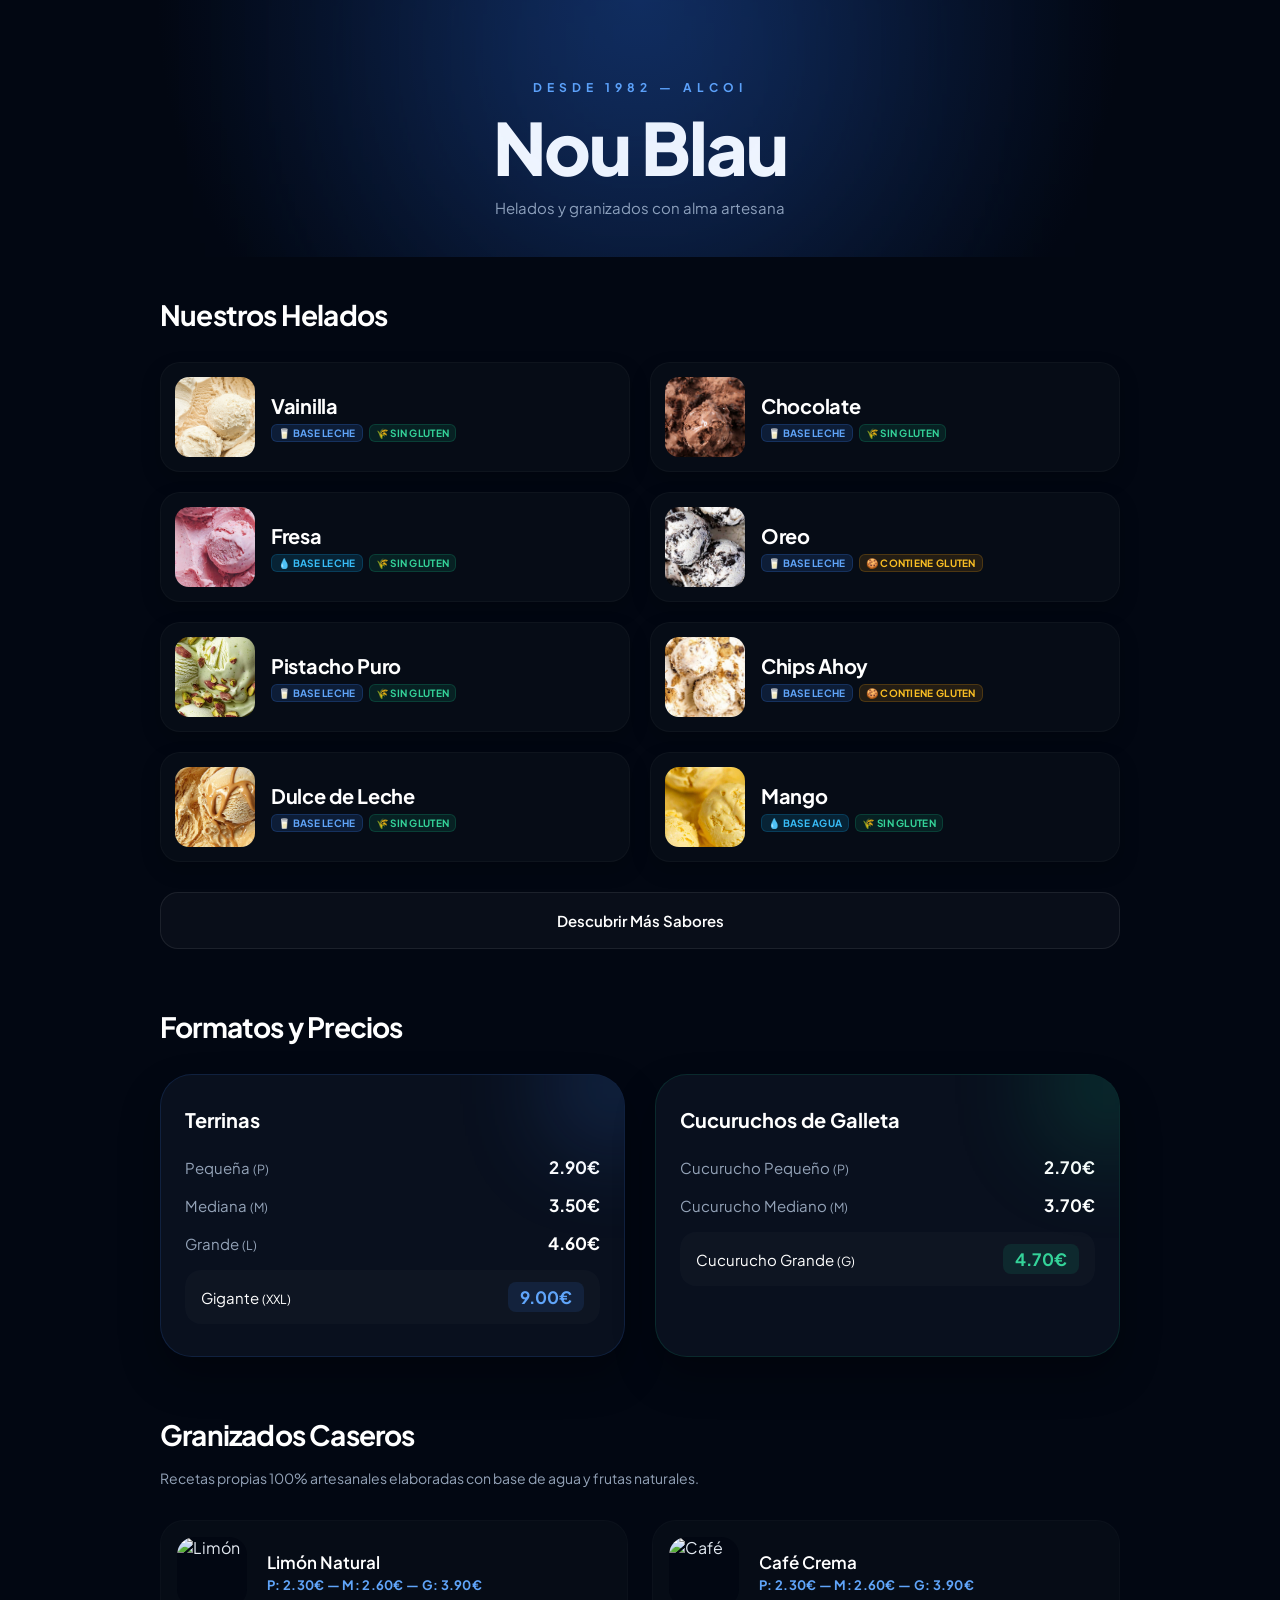
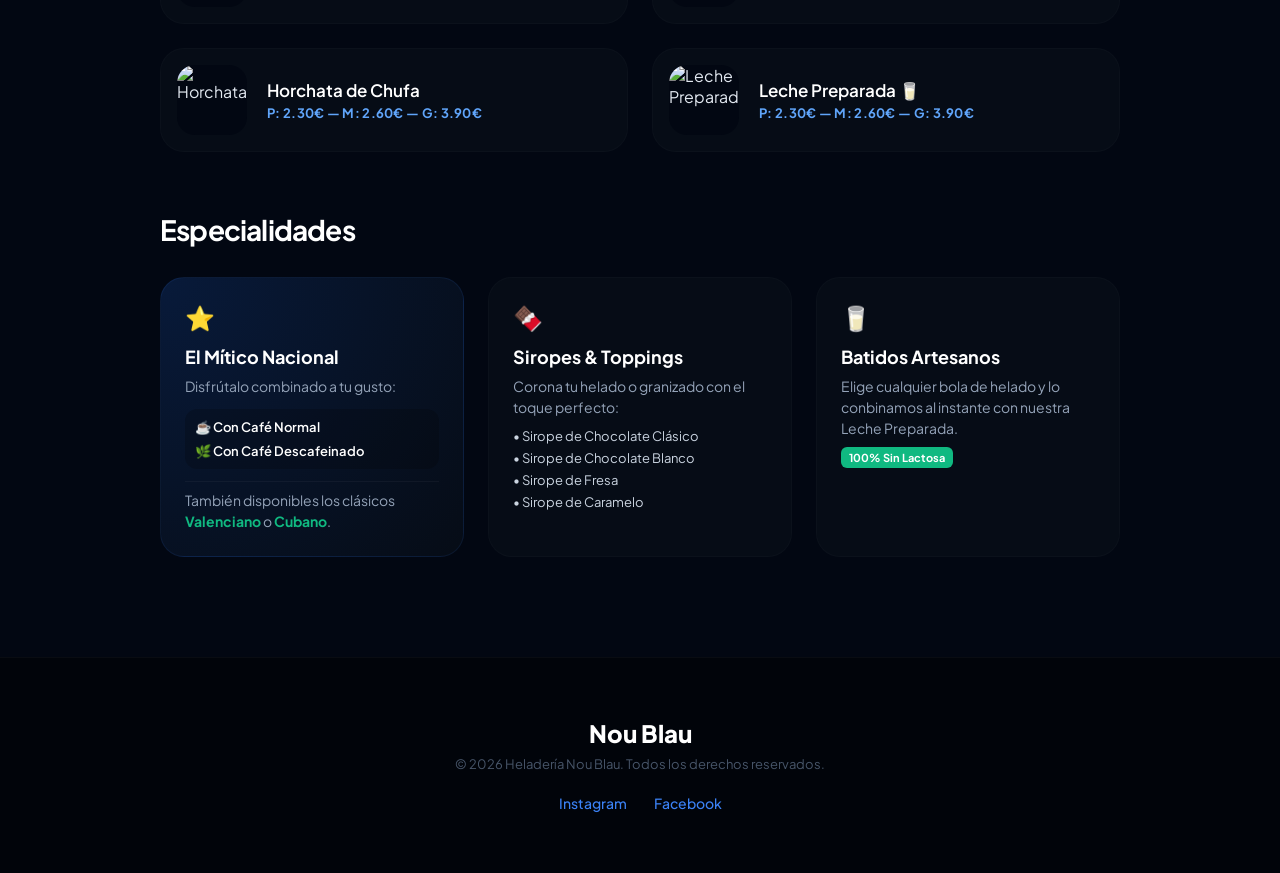
==== commit 2988e22b: "refres1" ====
--- a/index.html
+++ b/index.html
@@ -213,15 +213,15 @@
           <ul class="spec-list-inner">
             <li>• Sirope de Chocolate Clásico</li>
             <li>• Sirope de Chocolate Blanco</li>
-            <li>• Sirope de Fresa Silvestre</li>
-            <li>• Sirope de Caramelo Dorado</li>
+            <li>• Sirope de Fresa </li>
+            <li>• Sirope de Caramelo </li>
           </ul>
         </div>
 
         <div class="spec-card">
           <span class="spec-icon">🥛</span>
           <h3>Batidos Artesanos</h3>
-          <p>Elige cualquier bola de helado y la emulsionamos al instante con nuestra Leche Preparada artesana.</p>
+          <p>Elige cualquier bola de helado y lo conbinamos al instante con nuestra Leche Preparada.</p>
           <span class="badge-green" style="display:inline-block; margin-top:8px; background:#10b981; color:white; padding:4px 8px; font-size:11px; font-weight:700; border-radius:6px;">100% Sin Lactosa</span>
         </div>
       </div>
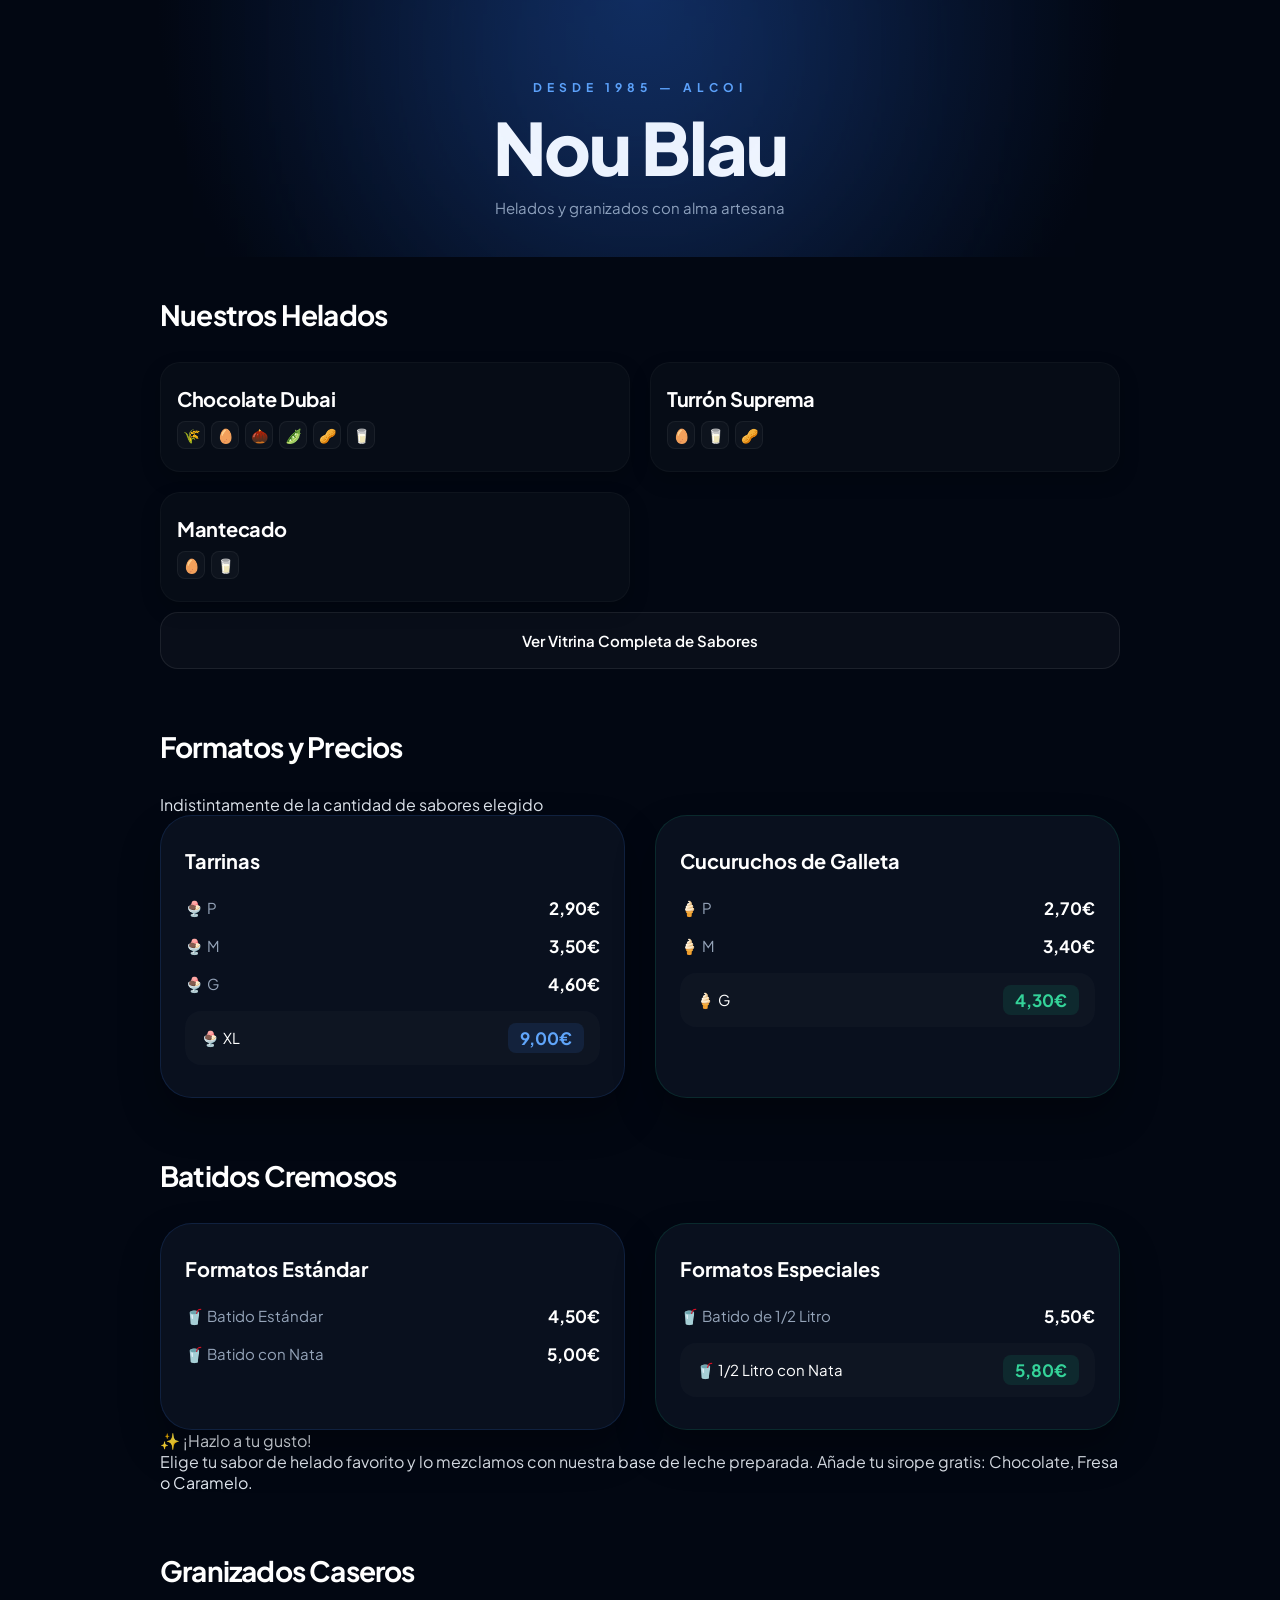
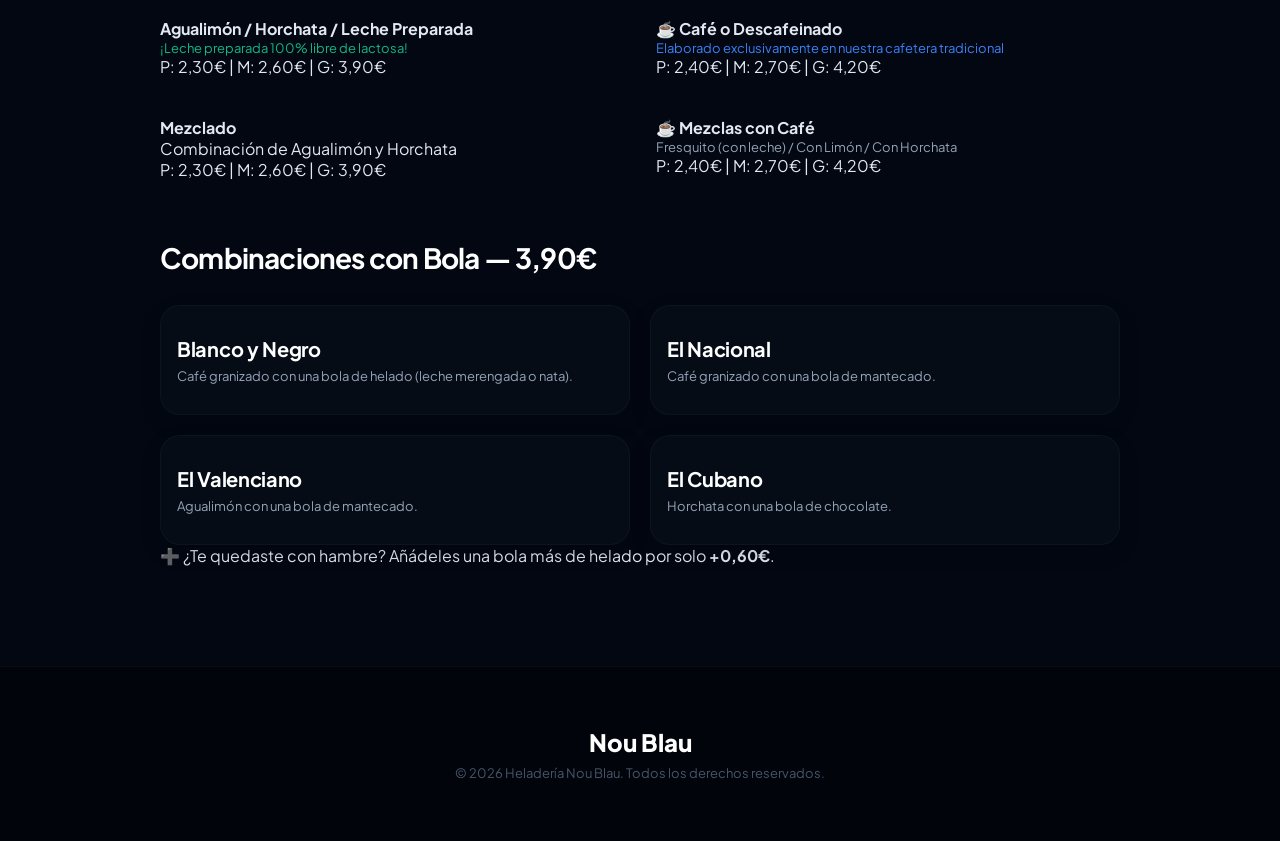
==== commit 0c0d7b73: "Diseño final de Nou Blau: granizados ligeros e iconos corregidos" ====
--- a/index.html
+++ b/index.html
@@ -11,7 +11,7 @@
   <header class="hero-header">
     <div class="hero-blur"></div>
     <div class="hero-content">
-      <p class="hero-subtitle">Desde 1982 — Alcoi</p>
+      <p class="hero-subtitle">Desde 1985 — Alcoi</p>
       <h1 class="hero-title">Nou Blau</h1>
       <p class="hero-tagline">Helados y granizados con alma artesana</p>
     </div>
@@ -26,96 +26,43 @@
       
       <div class="showcase-grid">
         <div class="art-card">
-          <div class="art-img"><img src="img/vainilla.png" alt="Vainilla"></div>
-          <div class="art-info">
-            <h3>Vainilla</h3>
+          <div class="art-info">
+            <h3>Chocolate Dubai</h3>
             <div class="tag-group">
-              <span class="tag tag-milk">🥛 Base Leche</span>
-              <span class="tag tag-gf">🌾 Sin Gluten</span>
+              <span class="tag tag-allergen">🌾</span>
+              <span class="tag tag-allergen">🥚</span>
+              <span class="tag tag-allergen">🌰</span>
+              <span class="tag tag-allergen">🫛</span>
+              <span class="tag tag-allergen">🥜</span>
+              <span class="tag tag-allergen">🥛</span>
             </div>
           </div>
         </div>
 
         <div class="art-card">
-          <div class="art-img"><img src="img/choco .png" alt="Chocolate"></div>
-          <div class="art-info">
-            <h3>Chocolate </h3>
+          <div class="art-info">
+            <h3>Turrón Suprema</h3>
             <div class="tag-group">
-              <span class="tag tag-milk">🥛 Base Leche</span>
-              <span class="tag tag-gf">🌾 Sin Gluten</span>
+              <span class="tag tag-allergen">🥚</span>
+              <span class="tag tag-allergen">🥛</span>
+              <span class="tag tag-allergen">🥜</span>
             </div>
           </div>
         </div>
 
         <div class="art-card">
-          <div class="art-img"><img src="img/fresa.png" alt="Fresa"></div>
-          <div class="art-info">
-            <h3>Fresa </h3>
+          <div class="art-info">
+            <h3>Mantecado</h3>
             <div class="tag-group">
-              <span class="tag tag-water">💧 Base leche</span>
-              <span class="tag tag-gf">🌾 Sin Gluten</span>
+              <span class="tag tag-allergen">🥚</span>
+              <span class="tag tag-allergen">🥛</span>
             </div>
           </div>
         </div>
-
-        <div class="art-card">
-          <div class="art-img"><img src="img/oreo.png" alt="Oreo"></div>
-          <div class="art-info">
-            <h3>Oreo </h3>
-            <div class="tag-group">
-              <span class="tag tag-milk">🥛 Base Leche</span>
-              <span class="tag tag-gluten">🍪 Contiene Gluten</span>
-            </div>
-          </div>
-        </div>
-
-        <div class="art-card">
-          <div class="art-img"><img src="img/pistacho.png" alt="Pistacho"></div>
-          <div class="art-info">
-            <h3>Pistacho Puro</h3>
-            <div class="tag-group">
-              <span class="tag tag-milk">🥛 Base Leche</span>
-              <span class="tag tag-gf">🌾 Sin Gluten</span>
-            </div>
-          </div>
-        </div>
-
-        <div class="art-card">
-          <div class="art-img"><img src="img/chips.png" alt="Chips Ahoy"></div>
-          <div class="art-info">
-            <h3>Chips Ahoy</h3>
-            <div class="tag-group">
-              <span class="tag tag-milk">🥛 Base Leche</span>
-              <span class="tag tag-gluten">🍪 Contiene Gluten</span>
-            </div>
-          </div>
-        </div>
-
-        <div class="art-card">
-          <div class="art-img"><img src="img/dulceleche.png" alt="Dulce de Leche"></div>
-          <div class="art-info">
-            <h3>Dulce de Leche</h3>
-            <div class="tag-group">
-              <span class="tag tag-milk">🥛 Base Leche</span>
-              <span class="tag tag-gf">🌾 Sin Gluten</span>
-            </div>
-          </div>
-        </div>
-
-        <div class="art-card">
-          <div class="art-img"><img src="img/mango.png" alt="Mango"></div>
-          <div class="art-info">
-            <h3>Mango </h3>
-            <div class="tag-group">
-              <span class="tag tag-water">💧 Base Agua</span>
-              <span class="tag tag-gf">🌾 Sin Gluten</span>
-            </div>
-          </div>
-        </div>
       </div>
 
       <div class="cta-center">
-        <a href="sabores.html" class="glass-btn">Descubrir Más Sabores</a>
+        <a href="sabores.html" class="glass-btn">Ver Vitrina Completa de Sabores</a>
       </div>
     </section>
 
@@ -123,28 +70,55 @@
       <div class="block-header">
         <h2 class="block-main-title">Formatos y Precios</h2>
       </div>
+      <p class="section-notice">Indistintamente de la cantidad de sabores elegido</p>
 
       <div class="pricing-flex-container">
         <div class="premium-price-card">
-          <div class="card-glow"></div>
-          <h3>Terrinas</h3>
-          <ul class="p-list">
-            <li><span>Pequeña <small>(P)</small></span> <strong>2.90€</strong></li>
-            <li><span>Mediana <small>(M)</small></span> <strong>3.50€</strong></li>
-            <li><span>Grande <small>(L)</small></span> <strong>4.60€</strong></li>
-            <li class="p-highlight"><span>Gigante <small>(XXL)</small></span> <strong>9.00€</strong></li>
+          <h3>Tarrinas</h3>
+          <ul class="p-list">
+            <li><span>🍨 P</span> <strong>2,90€</strong></li>
+            <li><span>🍨 M</span> <strong>3,50€</strong></li>
+            <li><span>🍨 G</span> <strong>4,60€</strong></li>
+            <li class="p-highlight"><span>🍨 XL</span> <strong>9,00€</strong></li>
           </ul>
         </div>
 
         <div class="premium-price-card alt-glow">
-          <div class="card-glow"></div>
           <h3>Cucuruchos de Galleta</h3>
           <ul class="p-list">
-            <li><span>Cucurucho Pequeño <small>(P)</small></span> <strong>2.70€</strong></li>
-            <li><span>Cucurucho Mediano <small>(M)</small></span> <strong>3.70€</strong></li>
-            <li class="p-highlight"><span>Cucurucho Grande <small>(G)</small></span> <strong>4.70€</strong></li>
-          </ul>
-        </div>
+            <li><span>🍦 P</span> <strong>2,70€</strong></li>
+            <li><span>🍦 M</span> <strong>3,40€</strong></li>
+            <li class="p-highlight"><span>🍦 G</span> <strong>4,30€</strong></li>
+          </ul>
+        </div>
+      </div>
+    </section>
+
+    <section class="menu-block">
+      <div class="block-header">
+        <h2 class="block-main-title">Batidos Cremosos</h2>
+      </div>
+
+      <div class="pricing-flex-container">
+        <div class="premium-price-card">
+          <h3>Formatos Estándar</h3>
+          <ul class="p-list">
+            <li><span>🥤 Batido Estándar</span> <strong>4,50€</strong></li>
+            <li><span>🥤  Batido con Nata</span> <strong>5,00€</strong></li>
+          </ul>
+        </div>
+        <div class="premium-price-card alt-glow">
+          <h3>Formatos Especiales</h3>
+          <ul class="p-list">
+            <li><span>🥤 Batido de 1/2 Litro</span> <strong>5,50€</strong></li>
+            <li class="p-highlight"><span>🥤  1/2 Litro con Nata</span> <strong>5,80€</strong></li>
+          </ul>
+        </div>
+      </div>
+
+      <div class="toppings-bar-container">
+        <span class="toppings-title">✨ ¡Hazlo a tu gusto!</span>
+        <p class="toppings-list">Elige tu sabor de helado favorito y lo mezclamos con nuestra base de leche preparada. Añade tu sirope gratis: Chocolate, Fresa o Caramelo.</p>
       </div>
     </section>
 
@@ -152,78 +126,76 @@
       <div class="block-header">
         <h2 class="block-main-title">Granizados Caseros</h2>
       </div>
-      <p class="block-subtitle-text">Recetas propias 100% artesanales elaboradas con base de agua y frutas naturales.</p>
-
+      
       <div class="granizados-list-container">
-        <div class="g-item">
-          <div class="g-img-box"><img src="img/limon.png" alt="Limón"></div>
-          <div class="g-details">
-            <div class="g-title-row"><h4>Limón Natural</h4></div>
-            <p class="g-sizes-prices">P: 2.30€  —  M: 2.60€  —  G: 3.90€</p>
-          </div>
-        </div>
-
-        <div class="g-item">
-          <div class="g-img-box"><img src="img/cafe.png" alt="Café"></div>
-          <div class="g-details">
-            <div class="g-title-row"><h4>Café Crema</h4></div>
-            <p class="g-sizes-prices">P: 2.30€  —  M: 2.60€  —  G: 3.90€</p>
-          </div>
-        </div>
-
-        <div class="g-item">
-          <div class="g-img-box"><img src="img/horchata.png" alt="Horchata"></div>
-          <div class="g-details">
-            <div class="g-title-row"><h4>Horchata de Chufa</h4></div>
-            <p class="g-sizes-prices">P: 2.30€  —  M: 2.60€  —  G: 3.90€</p>
-          </div>
-        </div>
-
-        <div class="g-item">
-          <div class="g-img-box"><img src="img/leche.png" alt="Leche Preparada"></div>
-          <div class="g-details">
-            <div class="g-title-row"><h4>Leche Preparada 🥛</h4></div>
-            <p class="g-sizes-prices">P: 2.30€  —  M: 2.60€  —  G: 3.90€</p>
-          </div>
-        </div>
-      </div>
-    </section>
-
-    <section class="menu-block">
-      <div class="block-header">
-        <h2 class="block-main-title">Especialidades</h2>
-      </div>
-
-      <div class="specials-masonry">
-        <div class="spec-card highlight-spec">
-          <span class="spec-icon">⭐</span>
-          <h3>El Mítico Nacional</h3>
-          <p>Disfrútalo combinado a tu gusto:</p>
-          <div class="spec-toggle-box">
-            <span>☕ Con Café Normal</span>
-            <span>🌿 Con Café Descafeinado</span>
-          </div>
-          <p class="spec-sub-note">También disponibles los clásicos <strong>Valenciano</strong> o <strong>Cubano</strong>.</p>
-        </div>
-
-        <div class="spec-card">
-          <span class="spec-icon">🍫</span>
-          <h3>Siropes & Toppings</h3>
-          <p>Corona tu helado o granizado con el toque perfecto:</p>
-          <ul class="spec-list-inner">
-            <li>• Sirope de Chocolate Clásico</li>
-            <li>• Sirope de Chocolate Blanco</li>
-            <li>• Sirope de Fresa </li>
-            <li>• Sirope de Caramelo </li>
-          </ul>
-        </div>
-
-        <div class="spec-card">
-          <span class="spec-icon">🥛</span>
-          <h3>Batidos Artesanos</h3>
-          <p>Elige cualquier bola de helado y lo conbinamos al instante con nuestra Leche Preparada.</p>
-          <span class="badge-green" style="display:inline-block; margin-top:8px; background:#10b981; color:white; padding:4px 8px; font-size:11px; font-weight:700; border-radius:6px;">100% Sin Lactosa</span>
-        </div>
+        <div class="granizado-item">
+          <div class="granizado-info">
+            <h4>Agualimón / Horchata / Leche Preparada</h4>
+            <span class="sub-badge-green">¡Leche preparada 100% libre de lactosa!</span>
+          </div>
+          <span class="granizado-price">P: 2,30€ | M: 2,60€ | G: 3,90€</span>
+        </div>
+
+        <div class="granizado-item border-top-dashed">
+          <div class="granizado-info">
+            <h4>☕ Café o Descafeinado</h4>
+            <span class="sub-badge-blue">Elaborado exclusivamente en nuestra cafetera tradicional</span>
+          </div>
+          <span class="granizado-price">P: 2,40€ | M: 2,70€ | G: 4,20€</span>
+        </div>
+
+        <div class="granizado-item border-top-dashed">
+          <div class="granizado-info">
+            <h4> Mezclado</h4>
+            <span class="sub-badge-amber">Combinación de Agualimón y Horchata</span>
+          </div>
+          <span class="granizado-price">P: 2,30€ | M: 2,60€ | G: 3,90€</span>
+        </div>
+
+        <div class="granizado-item border-top-dashed">
+          <div class="granizado-info">
+            <h4>☕ Mezclas con Café</h4>
+            <span class="sub-badge-gray">Fresquito (con leche) / Con Limón / Con Horchata</span>
+          </div>
+          <span class="granizado-price">P: 2,40€ | M: 2,70€ | G: 4,20€</span>
+        </div>
+      </div>
+    </section>
+
+    <section class="menu-block">
+      <div class="block-header">
+        <h2 class="block-main-title">Combinaciones con Bola — 3,90€</h2>
+      </div>
+
+      <div class="showcase-grid">
+        <div class="art-card">
+          <div class="art-info">
+            <h3>Blanco y Negro</h3>
+            <p class="card-description">Café granizado con una bola de helado (leche merengada o nata).</p>
+          </div>
+        </div>
+        <div class="art-card">
+          <div class="art-info">
+            <h3>El Nacional</h3>
+            <p class="card-description">Café granizado con una bola de mantecado.</p>
+          </div>
+        </div>
+        <div class="art-card">
+          <div class="art-info">
+            <h3>El Valenciano</h3>
+            <p class="card-description">Agualimón con una bola de mantecado.</p>
+          </div>
+        </div>
+        <div class="art-card">
+          <div class="art-info">
+            <h3>El Cubano</h3>
+            <p class="card-description">Horchata con una bola de chocolate.</p>
+          </div>
+        </div>
+      </div>
+      
+      <div class="extra-ball-notice">
+        ➕ ¿Te quedaste con hambre? Añádeles una bola más de helado por solo <strong>+0,60€</strong>.
       </div>
     </section>
 
@@ -233,10 +205,6 @@
     <div class="footer-wrap">
       <h2 class="footer-logo">Nou Blau</h2>
       <p>© 2026 Heladería Nou Blau. Todos los derechos reservados.</p>
-      <div class="footer-socials">
-        <a href="#">Instagram</a>
-        <a href="#">Facebook</a>
-      </div>
     </div>
   </footer>
 
--- a/style.css
+++ b/style.css
@@ -58,6 +58,11 @@
   line-height: 1.1;
 }
 
+.hero-title a, .header-back-link {
+  color: #ffffff;
+  text-decoration: none;
+}
+
 .hero-tagline {
   font-size: 15px;
   color: #94a3b8;
@@ -76,7 +81,7 @@
   gap: 60px;
 }
 
-/* --- ENCABEZADOS DE SECCIÓN RE-IMAGINADOS --- */
+/* --- ENCABEZADOS DE SECCIÓN --- */
 .block-header {
   display: flex;
   align-items: baseline;
@@ -107,7 +112,7 @@
   line-height: 1.6;
 }
 
-/* --- NUEVAS TARJETAS COMPACTAS ESTILO LISTA (MÓVIL) --- */
+/* --- TARJETAS COMPACTAS ESTILO LISTA (MÓVIL) --- */
 .showcase-grid {
   display: flex;
   flex-direction: column;
@@ -118,22 +123,23 @@
 .art-card {
   position: relative;
   width: 100%;
-  height: 90px;
+  min-height: 90px;
   background: #060c16;
   border: 1px solid rgba(255, 255, 255, 0.03);
   border-radius: 20px;
   overflow: hidden;
   display: flex;
   align-items: center;
-  padding: 10px;
+  padding: 16px;
   box-shadow: 0 8px 20px rgba(0, 0, 0, 0.2);
 }
 
+/* Soporte de imagen opcional solo para helados si se requiere */
 .art-img {
   position: relative;
-  width: 70px;
-  height: 70px;
-  border-radius: 14px;
+  width: 60px;
+  height: 60px;
+  border-radius: 12px;
   overflow: hidden;
   flex-shrink: 0;
 }
@@ -142,16 +148,10 @@
   width: 100%;
   height: 100%;
   object-fit: cover;
-  transition: transform 0.3s ease;
-}
-
-.art-card:hover .art-img img {
-  transform: scale(1.06);
 }
 
 .art-info {
   position: relative;
-  padding: 0 0 0 16px;
   width: 100%;
   display: flex;
   flex-direction: column;
@@ -166,9 +166,16 @@
   margin-bottom: 4px;
 }
 
-/* --- BOTÓN SUTIL CRISTALINO --- */
+.card-description {
+  font-size: 13px;
+  color: #94a3b8;
+  line-height: 1.4;
+  margin-top: 2px;
+}
+
+/* --- BOTÓN CRISTALINO --- */
 .cta-center {
-  margin-top: 30px;
+  margin-top: 10px;
   width: 100%;
 }
 
@@ -284,57 +291,40 @@
   line-height: 1.4;
 }
 
-/* --- FORMATO MINIMALISTA DE GRANIZADOS --- */
+/* --- SECCIÓN GRANIZADOS CASEROS (MÁXIMA LIGEREZA) --- */
 .granizados-list-container {
   display: flex;
   flex-direction: column;
-  gap: 16px;
+  gap: 28px; /* Espacio limpio entre filas */
 }
 
 .g-item {
-  background: #060c16;
-  border-radius: 24px;
-  padding: 16px;
-  display: flex;
-  align-items: center;
-  gap: 20px;
-  border: 1px solid rgba(255, 255, 255, 0.02);
-}
-
-.g-img-box {
-  width: 70px;
-  height: 70px;
-  border-radius: 18px;
-  overflow: hidden;
-  background: #020712;
-  flex-shrink: 0;
-}
-
-.g-img-box img {
-  width: 100%;
-  height: 100%;
-  object-fit: cover;
-}
-
-.g-details {
-  flex-grow: 1;
+  background: transparent; /* Sin fondo pesado */
+  border: none;            /* Sin marcos */
+  padding: 0;
+  display: flex;
+  flex-direction: column;
+  gap: 4px;
 }
 
 .g-details h4 {
   font-size: 17px;
+  font-weight: 700;
+  color: #ffffff;
+}
+
+.g-sizes-prices {
+  font-size: 15px;
+  color: #ffffff; /* Blanco nítido directo */
   font-weight: 600;
-  color: #ffffff;
-}
-
-.g-sizes-prices {
-  font-size: 13px;
-  color: #60a5fa;
-  font-weight: 700;
-  margin-top: 4px;
-  letter-spacing: 0.3px;
-}
-
-/* --- CUADRÍCULA DE SECCIONES ESPECIALES INFERIORES --- */
+  margin-top: 2px;
+}
+
+.sub-badge-green { font-size: 13px; color: #10b981; display: block; margin-top: 1px; }
+.sub-badge-blue  { font-size: 13px; color: #3b82f6; display: block; margin-top: 1px; }
+.sub-badge-gray  { font-size: 13px; color: #94a3b8; display: block; margin-top: 1px; }
+
+/* --- SECCIONES ESPECIALES INFERIORES (COMBINADOS / SIROPES) --- */
 .specials-masonry {
   display: flex;
   flex-direction: column;
@@ -370,11 +360,11 @@
 .spec-list-inner {
   list-style: none;
   margin-top: 10px;
-  font-size: 13px;
+  font-size: 14px;
   color: #cbd5e1;
   display: flex;
   flex-direction: column;
-  gap: 6px;
+  gap: 8px;
 }
 
 .highlight-spec {
@@ -394,6 +384,81 @@
   padding-top: 8px;
 }
 
+/* --- LEYENDA DE ALÉRGENOS COMPACTA --- */
+.allergen-legend-bar {
+  background: #060c16;
+  border: 1px dashed rgba(255, 255, 255, 0.05);
+  border-radius: 20px;
+  padding: 16px;
+  display: flex;
+  flex-direction: column;
+  gap: 10px;
+}
+
+.legend-title {
+  font-size: 13px;
+  font-weight: 700;
+  color: #ffffff;
+}
+
+.legend-grid {
+  display: flex;
+  flex-wrap: wrap;
+  gap: 12px;
+}
+
+.legend-grid span {
+  font-size: 13px;
+  color: #94a3b8;
+  display: flex;
+  align-items: center;
+  gap: 6px;
+}
+
+/* --- ETIQUETAS MÓVILES DE ALÉRGENOS --- */
+.tag-group {
+  display: flex;
+  gap: 6px;
+  flex-wrap: wrap;
+  margin-top: 6px;
+}
+
+.tag-allergen {
+  background: rgba(255, 255, 255, 0.03);
+  border: 1px solid rgba(255, 255, 255, 0.05);
+  font-size: 14px;
+  width: 28px;
+  height: 28px;
+  display: inline-flex;
+  align-items: center;
+  justify-content: center;
+  border-radius: 8px;
+  flex-shrink: 0;
+}
+
+.sugar-label {
+  display: block;
+  color: #10b981;
+  font-size: 12px;
+  margin-top: 2px;
+  font-weight: 500;
+}
+
+.tag-water {
+  background: rgba(56, 189, 248, 0.1);
+  color: #38bdf8;
+  border: 1px solid rgba(56, 189, 248, 0.15);
+  font-size: 11px;
+  padding: 2px 8px;
+  border-radius: 6px;
+  font-weight: 600;
+  text-transform: uppercase;
+}
+
+.sugar-free-card {
+  border-left: 3px solid #10b981 !important;
+}
+
 /* --- FOOTER --- */
 .luxury-footer {
   padding: 60px 24px;
@@ -414,83 +479,8 @@
   color: #475569;
 }
 
-.footer-socials {
-  margin-top: 20px;
-}
-
-.footer-socials a {
-  color: #3b82f6;
-  text-decoration: none;
-  font-size: 14px;
-  margin: 0 12px;
-  font-weight: 500;
-}
-
 /* =======================================================
-   SISTEMA DE ETIQUETAS MÓVILES (ALÉRGENOS Y CAFÉ)
-   ======================================================= */
-
-.tag-group {
-  display: flex;
-  gap: 6px;
-  flex-wrap: wrap;
-  margin-top: 2px;
-}
-
-.tag {
-  font-size: 10px;
-  font-weight: 700;
-  padding: 2px 6px;
-  border-radius: 6px;
-  text-transform: uppercase;
-  letter-spacing: 0.3px;
-}
-
-.tag-milk {
-  background: rgba(59, 130, 246, 0.15);
-  color: #60a5fa;
-  border: 1px solid rgba(59, 130, 246, 0.2);
-}
-
-.tag-water {
-  background: rgba(14, 165, 233, 0.15);
-  color: #38bdf8;
-  border: 1px solid rgba(14, 165, 233, 0.2);
-}
-
-.tag-gf {
-  background: rgba(16, 185, 129, 0.12);
-  color: #34d399;
-  border: 1px solid rgba(16, 185, 129, 0.2);
-}
-
-.tag-gluten {
-  background: rgba(245, 158, 11, 0.12);
-  color: #fbbf24;
-  border: 1px solid rgba(245, 158, 11, 0.2);
-}
-
-.spec-toggle-box {
-  display: flex;
-  flex-direction: column;
-  gap: 8px;
-  margin-top: 12px;
-  background: rgba(0, 0, 0, 0.2);
-  padding: 10px;
-  border-radius: 12px;
-}
-
-.spec-toggle-box span {
-  font-size: 13px;
-  font-weight: 600;
-  color: #ffffff;
-  display: flex;
-  align-items: center;
-  gap: 6px;
-}
-
-/* =======================================================
-   💻 INTELIGENCIA RESPONSIVE PARA COMPUTADORAS / TABLETS
+   💻 INTELIGENCIA RESPONSIVE (PC / TABLETS)
    ======================================================= */
 @media (min-width: 768px) {
   .main-wrapper {
@@ -502,7 +492,6 @@
     font-size: 72px; 
   }
 
-  /* Las tarjetas de helados pasan a 2 columnas con proporciones elegantes en PC */
   .showcase-grid {
     display: grid;
     grid-template-columns: repeat(2, 1fr);
@@ -511,36 +500,29 @@
   
   .art-card { 
     height: 110px;
-    padding: 14px;
-  }
-
-  .art-img {
-    width: 80px;
-    height: 80px;
+    padding: 16px;
   }
 
   .art-info h3 {
     font-size: 20px;
   }
 
-  /* Las cajas de precios se alinean lado a lado */
   .pricing-flex-container {
     display: grid;
     grid-template-columns: 1fr 1fr;
     gap: 30px;
   }
 
-  /* Los granizados se abren en 2 columnas balanceadas */
+  /* La rejilla de granizados se abre en 2 columnas perfectas de forma nativa */
   .granizados-list-container {
     display: grid;
     grid-template-columns: 1fr 1fr;
-    gap: 24px;
-  }
-
-  /* Los bloques informativos del final se expanden en 3 columnas */
+    gap: 40px 32px;
+  }
+
   .specials-masonry {
     display: grid;
-    grid-template-columns: repeat(3, 1fr);
+    grid-template-columns: repeat(2, 1fr);
     gap: 24px;
   }
 }
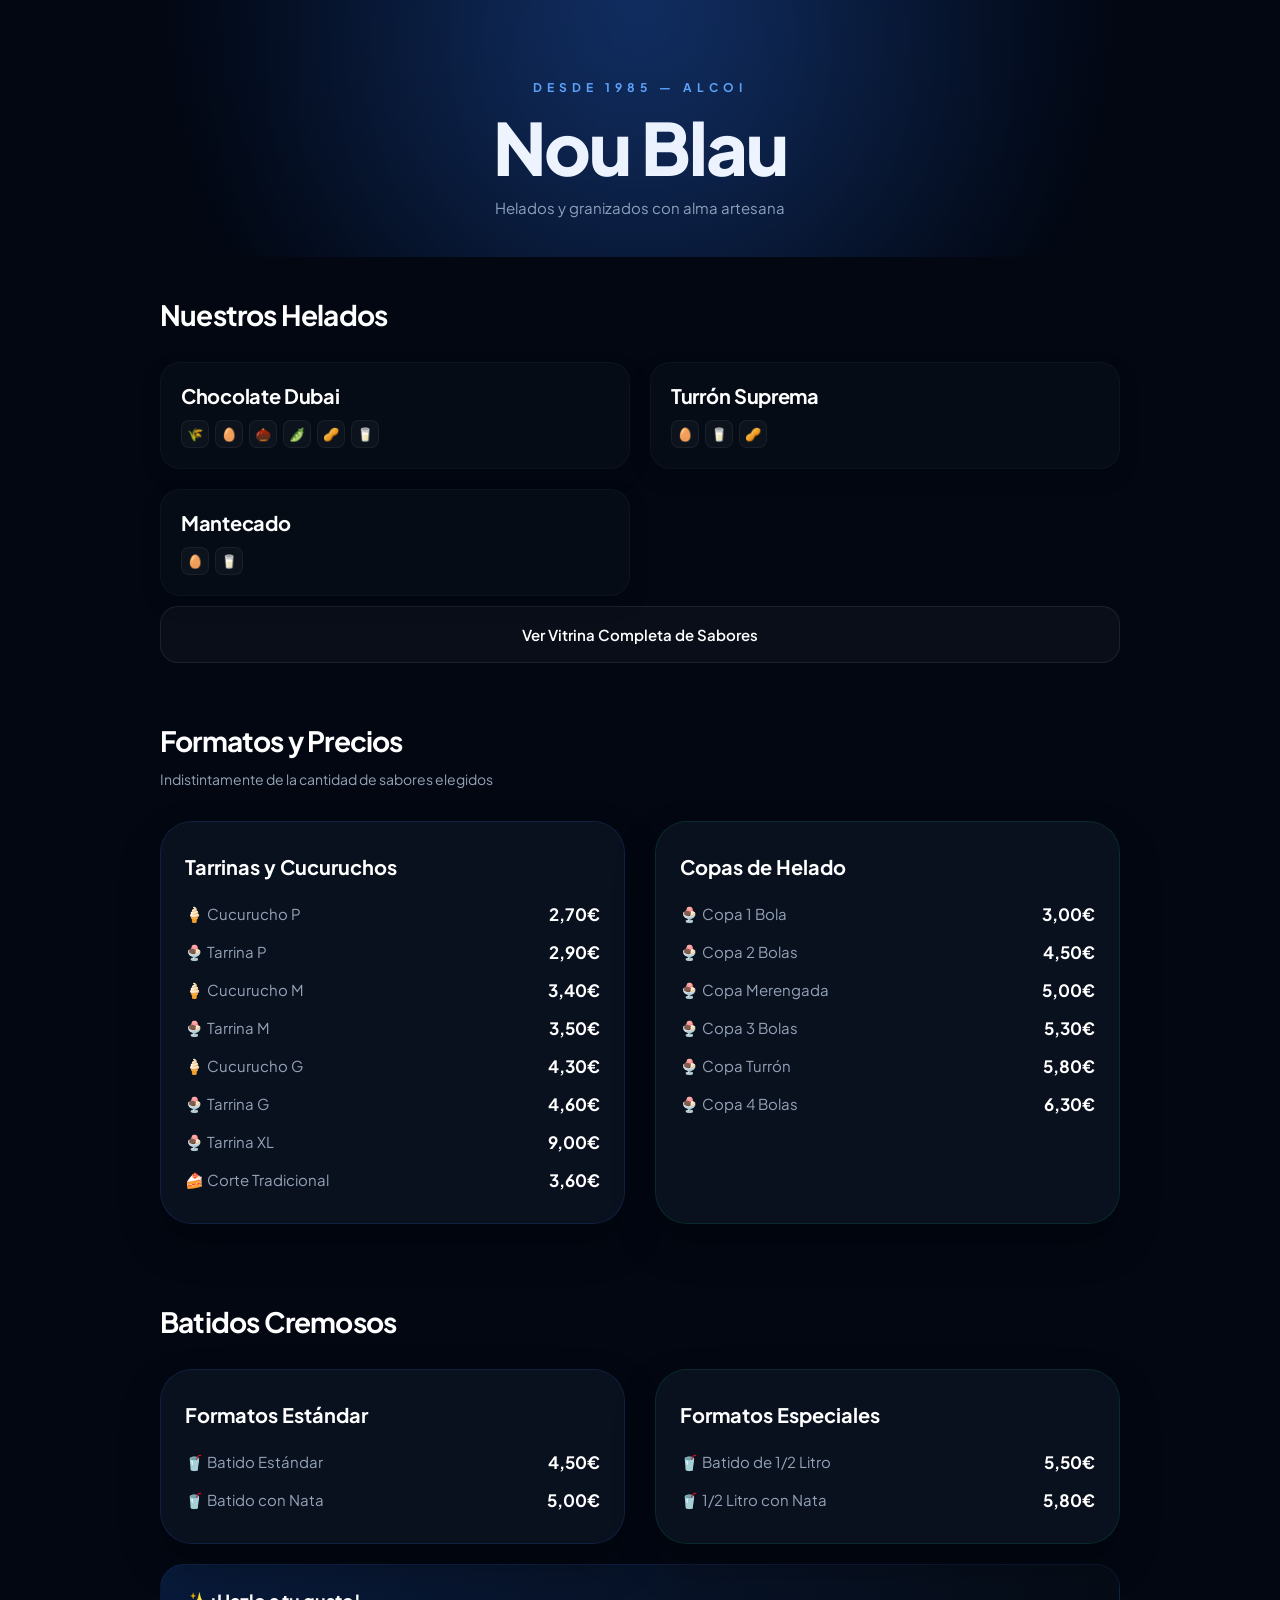
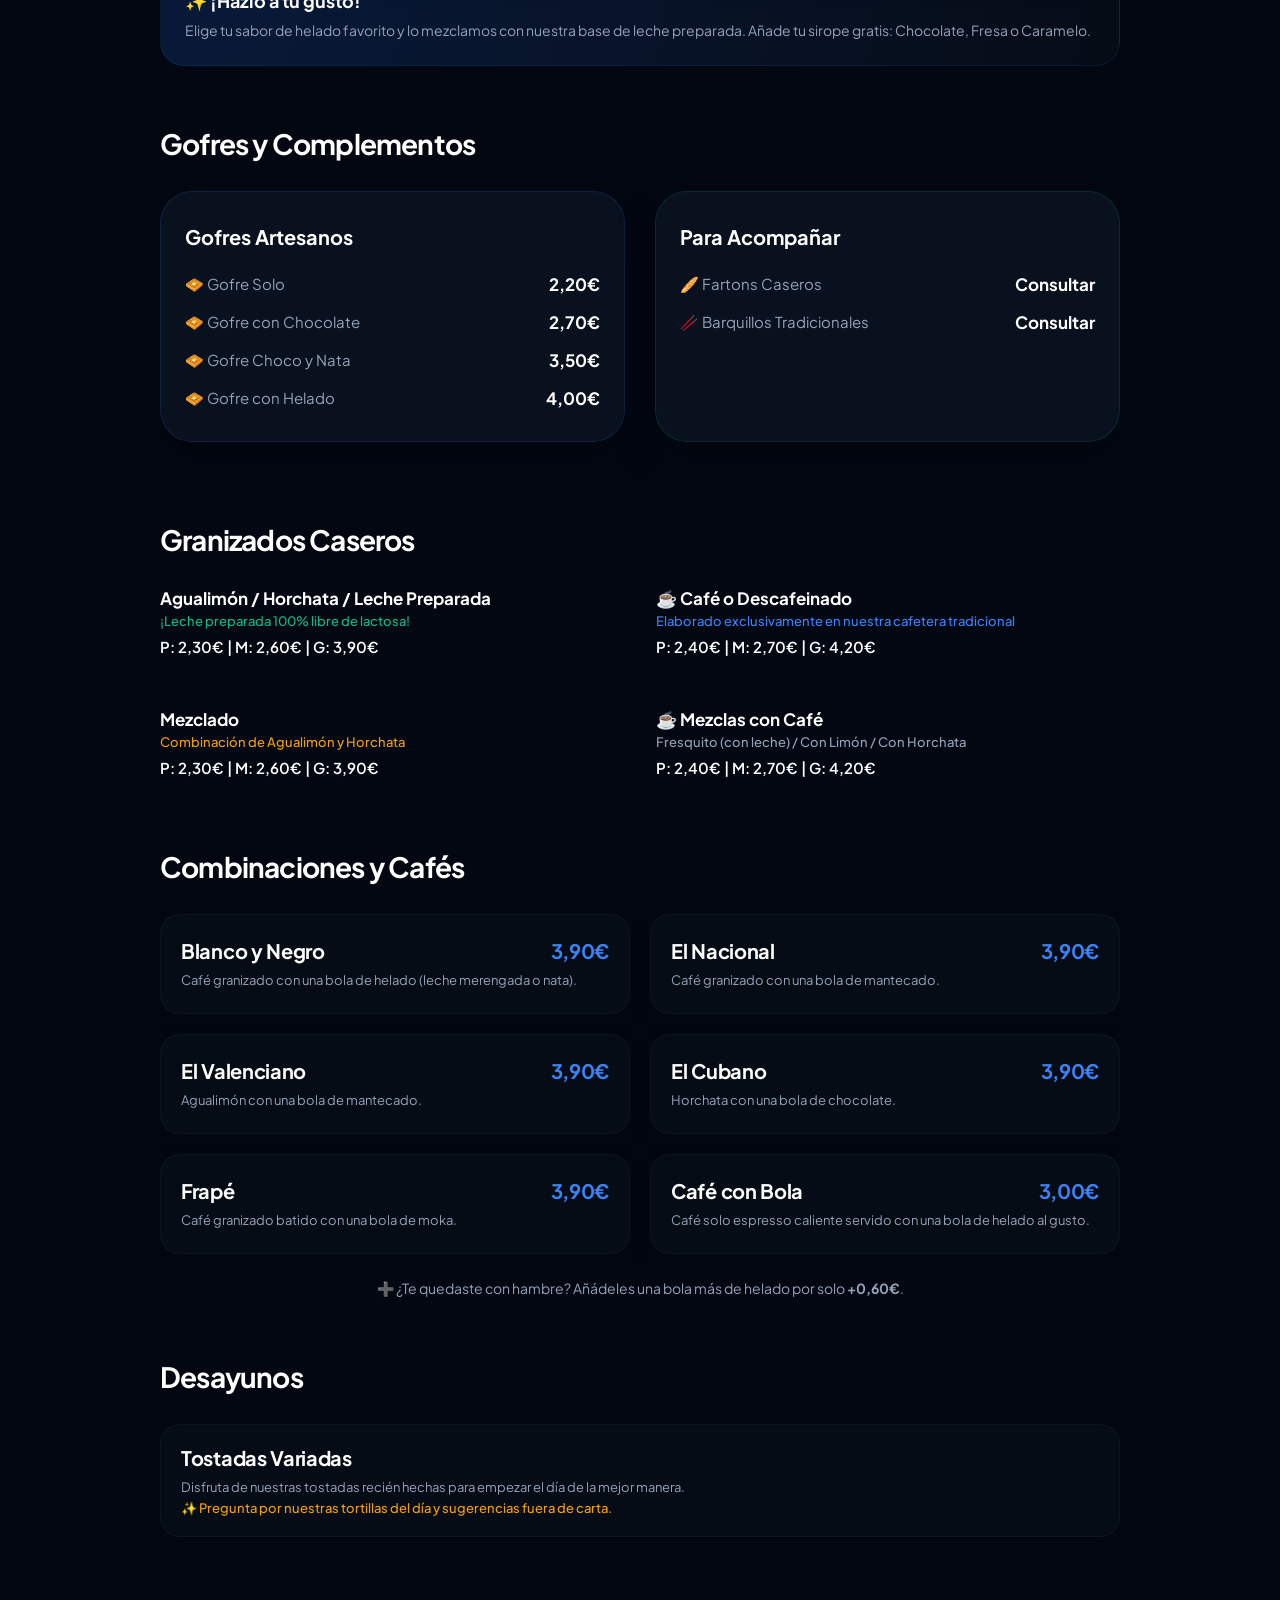
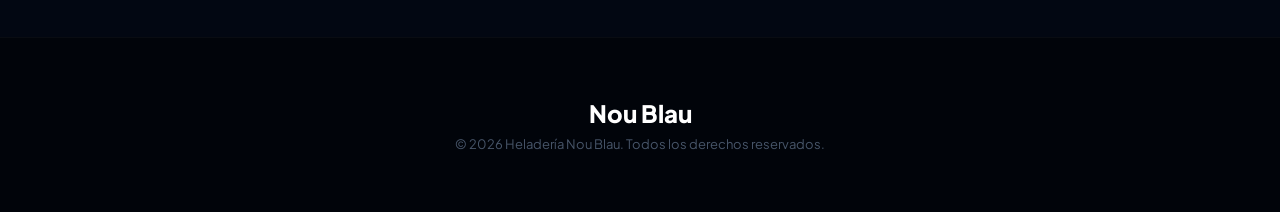
==== commit f6803e9e: "Diseño final" ====
--- a/index.html
+++ b/index.html
@@ -4,7 +4,7 @@
   <meta charset="UTF-8">
   <meta name="viewport" content="width=device-width, initial-scale=1.0">
   <title>Nou Blau — Carta Artesanal</title>
-  <link rel="stylesheet" href="style.css">
+  <link class="css-link" rel="stylesheet" href="style.css">
 </head>
 <body>
 
@@ -19,6 +19,7 @@
 
   <main class="main-wrapper">
 
+    <!-- SECCIÓN HELADOS -->
     <section class="menu-block">
       <div class="block-header">
         <h2 class="block-main-title">Nuestros Helados</h2>
@@ -66,34 +67,43 @@
       </div>
     </section>
 
+    <!-- SECCIÓN PRECIOS -->
     <section class="menu-block">
       <div class="block-header">
         <h2 class="block-main-title">Formatos y Precios</h2>
       </div>
-      <p class="section-notice">Indistintamente de la cantidad de sabores elegido</p>
+      <p class="block-subtitle-text">Indistintamente de la cantidad de sabores elegidos</p>
 
       <div class="pricing-flex-container">
         <div class="premium-price-card">
-          <h3>Tarrinas</h3>
-          <ul class="p-list">
-            <li><span>🍨 P</span> <strong>2,90€</strong></li>
-            <li><span>🍨 M</span> <strong>3,50€</strong></li>
-            <li><span>🍨 G</span> <strong>4,60€</strong></li>
-            <li class="p-highlight"><span>🍨 XL</span> <strong>9,00€</strong></li>
+          <h3>Tarrinas y Cucuruchos</h3>
+          <ul class="p-list">
+            <li><span>🍦 Cucurucho P</span> <strong>2,70€</strong></li>
+            <li><span>🍨 Tarrina P</span> <strong>2,90€</strong></li>
+            <li><span>🍦 Cucurucho M</span> <strong>3,40€</strong></li>
+            <li><span>🍨 Tarrina M</span> <strong>3,50€</strong></li>
+            <li><span>🍦 Cucurucho G</span> <strong>4,30€</strong></li>
+            <li><span>🍨 Tarrina G</span> <strong>4,60€</strong></li>
+            <li class="p-highlight"><span>🍨 Tarrina XL</span> <strong>9,00€</strong></li>
+            <li><span>🍰 Corte Tradicional</span> <strong>3,60€</strong></li>
           </ul>
         </div>
 
         <div class="premium-price-card alt-glow">
-          <h3>Cucuruchos de Galleta</h3>
-          <ul class="p-list">
-            <li><span>🍦 P</span> <strong>2,70€</strong></li>
-            <li><span>🍦 M</span> <strong>3,40€</strong></li>
-            <li class="p-highlight"><span>🍦 G</span> <strong>4,30€</strong></li>
-          </ul>
-        </div>
-      </div>
-    </section>
-
+          <h3>Copas de Helado</h3>
+          <ul class="p-list">
+            <li><span>🍨 Copa 1 Bola</span> <strong>3,00€</strong></li>
+            <li><span>🍨 Copa 2 Bolas</span> <strong>4,50€</strong></li>
+            <li><span>🍨 Copa Merengada</span> <strong>5,00€</strong></li>
+            <li><span>🍨 Copa 3 Bolas</span> <strong>5,30€</strong></li>
+            <li><span>🍨 Copa Turrón</span> <strong>5,80€</strong></li>
+            <li class="p-highlight"><span>🍨 Copa 4 Bolas</span> <strong>6,30€</strong></li>
+          </ul>
+        </div>
+      </div>
+    </section>
+
+    <!-- SECCIÓN BATIDOS -->
     <section class="menu-block">
       <div class="block-header">
         <h2 class="block-main-title">Batidos Cremosos</h2>
@@ -104,98 +114,152 @@
           <h3>Formatos Estándar</h3>
           <ul class="p-list">
             <li><span>🥤 Batido Estándar</span> <strong>4,50€</strong></li>
-            <li><span>🥤  Batido con Nata</span> <strong>5,00€</strong></li>
+            <li><span>🥤 Batido con Nata</span> <strong>5,00€</strong></li>
           </ul>
         </div>
         <div class="premium-price-card alt-glow">
           <h3>Formatos Especiales</h3>
           <ul class="p-list">
             <li><span>🥤 Batido de 1/2 Litro</span> <strong>5,50€</strong></li>
-            <li class="p-highlight"><span>🥤  1/2 Litro con Nata</span> <strong>5,80€</strong></li>
-          </ul>
-        </div>
-      </div>
-
-      <div class="toppings-bar-container">
-        <span class="toppings-title">✨ ¡Hazlo a tu gusto!</span>
-        <p class="toppings-list">Elige tu sabor de helado favorito y lo mezclamos con nuestra base de leche preparada. Añade tu sirope gratis: Chocolate, Fresa o Caramelo.</p>
-      </div>
-    </section>
-
+            <li class="p-highlight"><span>🥤 1/2 Litro con Nata</span> <strong>5,80€</strong></li>
+          </ul>
+        </div>
+      </div>
+
+      <div class="spec-card highlight-spec">
+        <h3>✨ ¡Hazlo a tu gusto!</h3>
+        <p>Elige tu sabor de helado favorito y lo mezclamos con nuestra base de leche preparada. Añade tu sirope gratis: Chocolate, Fresa o Caramelo.</p>
+      </div>
+    </section>
+
+    <!-- SECCIÓN GOFRES -->
+    <section class="menu-block">
+      <div class="block-header">
+        <h2 class="block-main-title">Gofres y Complementos</h2>
+      </div>
+
+      <div class="pricing-flex-container">
+        <div class="premium-price-card">
+          <h3>Gofres Artesanos</h3>
+          <ul class="p-list">
+            <li><span>🧇 Gofre Solo</span> <strong>2,20€</strong></li>
+            <li><span>🧇 Gofre con Chocolate</span> <strong>2,70€</strong></li>
+            <li><span>🧇 Gofre Choco y Nata</span> <strong>3,50€</strong></li>
+            <li class="p-highlight"><span>🧇 Gofre con Helado</span> <strong>4,00€</strong></li>
+          </ul>
+        </div>
+        <div class="premium-price-card alt-glow">
+          <h3>Para Acompañar</h3>
+          <ul class="p-list">
+            <li><span>🥖 Fartons Caseros</span> <strong>Consultar</strong></li>
+            <li><span>🥢 Barquillos Tradicionales</span> <strong>Consultar</strong></li>
+          </ul>
+        </div>
+      </div>
+    </section>
+
+    <!-- SECCIÓN GRANIZADOS -->
     <section class="menu-block">
       <div class="block-header">
         <h2 class="block-main-title">Granizados Caseros</h2>
       </div>
       
       <div class="granizados-list-container">
-        <div class="granizado-item">
-          <div class="granizado-info">
+        <div class="g-item">
+          <div class="g-details">
             <h4>Agualimón / Horchata / Leche Preparada</h4>
             <span class="sub-badge-green">¡Leche preparada 100% libre de lactosa!</span>
           </div>
-          <span class="granizado-price">P: 2,30€ | M: 2,60€ | G: 3,90€</span>
-        </div>
-
-        <div class="granizado-item border-top-dashed">
-          <div class="granizado-info">
+          <div class="g-sizes-prices">P: 2,30€ | M: 2,60€ | G: 3,90€</div>
+        </div>
+
+        <div class="g-item">
+          <div class="g-details">
             <h4>☕ Café o Descafeinado</h4>
             <span class="sub-badge-blue">Elaborado exclusivamente en nuestra cafetera tradicional</span>
           </div>
-          <span class="granizado-price">P: 2,40€ | M: 2,70€ | G: 4,20€</span>
-        </div>
-
-        <div class="granizado-item border-top-dashed">
-          <div class="granizado-info">
-            <h4> Mezclado</h4>
+          <div class="g-sizes-prices">P: 2,40€ | M: 2,70€ | G: 4,20€</div>
+        </div>
+
+        <div class="g-item">
+          <div class="g-details">
+            <h4>Mezclado</h4>
             <span class="sub-badge-amber">Combinación de Agualimón y Horchata</span>
           </div>
-          <span class="granizado-price">P: 2,30€ | M: 2,60€ | G: 3,90€</span>
-        </div>
-
-        <div class="granizado-item border-top-dashed">
-          <div class="granizado-info">
+          <div class="g-sizes-prices">P: 2,30€ | M: 2,60€ | G: 3,90€</div>
+        </div>
+
+        <div class="g-item">
+          <div class="g-details">
             <h4>☕ Mezclas con Café</h4>
             <span class="sub-badge-gray">Fresquito (con leche) / Con Limón / Con Horchata</span>
           </div>
-          <span class="granizado-price">P: 2,40€ | M: 2,70€ | G: 4,20€</span>
-        </div>
-      </div>
-    </section>
-
-    <section class="menu-block">
-      <div class="block-header">
-        <h2 class="block-main-title">Combinaciones con Bola — 3,90€</h2>
+          <div class="g-sizes-prices">P: 2,40€ | M: 2,70€ | G: 4,20€</div>
+        </div>
+      </div>
+    </section>
+
+    <!-- SECCIÓN COMBINACIONES -->
+    <section class="menu-block">
+      <div class="block-header">
+        <h2 class="block-main-title">Combinaciones y Cafés</h2>
       </div>
 
       <div class="showcase-grid">
         <div class="art-card">
           <div class="art-info">
-            <h3>Blanco y Negro</h3>
+            <h3>Blanco y Negro <span class="card-price-badge">3,90€</span></h3>
             <p class="card-description">Café granizado con una bola de helado (leche merengada o nata).</p>
           </div>
         </div>
         <div class="art-card">
           <div class="art-info">
-            <h3>El Nacional</h3>
+            <h3>El Nacional <span class="card-price-badge">3,90€</span></h3>
             <p class="card-description">Café granizado con una bola de mantecado.</p>
           </div>
         </div>
         <div class="art-card">
           <div class="art-info">
-            <h3>El Valenciano</h3>
+            <h3>El Valenciano <span class="card-price-badge">3,90€</span></h3>
             <p class="card-description">Agualimón con una bola de mantecado.</p>
           </div>
         </div>
         <div class="art-card">
           <div class="art-info">
-            <h3>El Cubano</h3>
+            <h3>El Cubano <span class="card-price-badge">3,90€</span></h3>
             <p class="card-description">Horchata con una bola de chocolate.</p>
+          </div>
+        </div>
+        <div class="art-card">
+          <div class="art-info">
+            <h3>Frapé <span class="card-price-badge">3,90€</span></h3>
+            <p class="card-description">Café granizado batido con una bola de moka.</p>
+          </div>
+        </div>
+        <div class="art-card">
+          <div class="art-info">
+            <h3>Café con Bola <span class="card-price-badge">3,00€</span></h3>
+            <p class="card-description">Café solo espresso caliente servido con una bola de helado al gusto.</p>
           </div>
         </div>
       </div>
       
       <div class="extra-ball-notice">
         ➕ ¿Te quedaste con hambre? Añádeles una bola más de helado por solo <strong>+0,60€</strong>.
+      </div>
+    </section>
+
+    <!-- SECCIÓN DESAYUNOS -->
+    <section class="menu-block">
+      <div class="block-header">
+        <h2 class="block-main-title">Desayunos</h2>
+      </div>
+      <div class="art-card card-compact-padding">
+        <div class="art-info">
+          <h3>Tostadas Variadas</h3>
+          <p class="card-description">Disfruta de nuestras tostadas recién hechas para empezar el día de la mejor manera.</p>
+          <span class="sub-badge-amber">✨ Pregunta por nuestras tortillas del día y sugerencias fuera de carta.</span>
+        </div>
       </div>
     </section>
 
--- a/style.css
+++ b/style.css
@@ -1,8 +1,9 @@
+
 /* =======================================================
-   SISTEMA DE DISEÑO INMERSIVO — NOU BLAU LUXURY MENU
+   SISTEMA DE DISEÑO  — NOU BLAU 
    ======================================================= */
 
-@import url('https://fonts.googleapis.com/css2?family=Plus+Jakarta+Sans:wght@300;400;500;600;700;800&display=swap');
+@import url('https://fonts.googleapis.com/css2?family=Plus+Jakarta+Sans:wght=300;400;500;600;700;800&display=swap');
 
 * {
   margin: 0;
@@ -107,7 +108,7 @@
 .block-subtitle-text {
   font-size: 14px;
   color: #94a3b8;
-  margin-top: -15px;
+  margin-top: -20px;
   margin-bottom: 30px;
   line-height: 1.6;
 }
@@ -134,22 +135,6 @@
   box-shadow: 0 8px 20px rgba(0, 0, 0, 0.2);
 }
 
-/* Soporte de imagen opcional solo para helados si se requiere */
-.art-img {
-  position: relative;
-  width: 60px;
-  height: 60px;
-  border-radius: 12px;
-  overflow: hidden;
-  flex-shrink: 0;
-}
-
-.art-img img {
-  width: 100%;
-  height: 100%;
-  object-fit: cover;
-}
-
 .art-info {
   position: relative;
   width: 100%;
@@ -170,10 +155,10 @@
   font-size: 13px;
   color: #94a3b8;
   line-height: 1.4;
-  margin-top: 2px;
-}
-
-/* --- BOTÓN CRISTALINO --- */
+  margin-top: 4px;
+}
+
+/* --- BOTÓN CRISTALINO / CAJAS DE NAVEGACIÓN --- */
 .cta-center {
   margin-top: 10px;
   width: 100%;
@@ -200,12 +185,13 @@
   border-color: #3b82f6;
 }
 
-/* --- TARJETAS DE PRECIOS CON BORDE DE LUZ --- */
+/* --- TARJETAS DE PRECIOS UNIFORMES --- */
 .pricing-flex-container {
   display: flex;
   flex-direction: column;
   gap: 24px;
   width: 100%;
+  margin-bottom: 20px;
 }
 
 .premium-price-card {
@@ -218,30 +204,15 @@
   box-shadow: 0 20px 40px rgba(0, 0, 0, 0.3);
 }
 
-.card-glow {
-  position: absolute;
-  top: -50px;
-  right: -50px;
-  width: 120px;
-  height: 120px;
-  background: #3b82f6;
-  filter: blur(50px);
-  opacity: 0.2;
+.premium-price-card h3 {
+  font-size: 20px;
+  font-weight: 700;
+  color: #ffffff;
+  margin-bottom: 24px;
 }
 
 .alt-glow {
   border-color: rgba(16, 185, 129, 0.15);
-}
-
-.alt-glow .card-glow {
-  background: #10b981;
-}
-
-.premium-price-card h3 {
-  font-size: 20px;
-  font-weight: 700;
-  color: #ffffff;
-  margin-bottom: 24px;
 }
 
 .p-list {
@@ -265,46 +236,42 @@
   font-weight: 700;
 }
 
+/* Corregido: Se eliminan los fondos y bordes de las filas resaltadas para que se integren de forma idéntica */
 .p-list .p-highlight {
-  background: rgba(255, 255, 255, 0.02);
-  padding: 12px 16px;
-  border-radius: 16px;
-  color: #ffffff;
-}
-
-.p-list .p-highlight strong {
-  color: #60a5fa;
-  background: rgba(59, 130, 246, 0.12);
-  padding: 4px 12px;
-  border-radius: 8px;
-}
-
+  background: transparent;
+  padding: 0;
+  border-radius: 0;
+  color: #94a3b8;
+}
+
+.p-list .p-highlight strong,
 .alt-glow .p-highlight strong {
-  color: #34d399;
-  background: rgba(16, 185, 129, 0.12);
-}
-
-.card-footer-note {
-  font-size: 13px;
-  color: #64748b;
-  margin-top: 24px;
-  line-height: 1.4;
-}
-
-/* --- SECCIÓN GRANIZADOS CASEROS (MÁXIMA LIGEREZA) --- */
+  color: #ffffff;
+  background: transparent;
+  padding: 0;
+  border-radius: 0;
+  font-size: 17px;
+}
+
+/* --- SECCIÓN GRANIZADOS CASEROS --- */
 .granizados-list-container {
   display: flex;
   flex-direction: column;
-  gap: 28px; /* Espacio limpio entre filas */
+  gap: 28px;
+  width: 100%;
 }
 
 .g-item {
-  background: transparent; /* Sin fondo pesado */
-  border: none;            /* Sin marcos */
-  padding: 0;
-  display: flex;
-  flex-direction: column;
-  gap: 4px;
+  display: flex;
+  flex-direction: column;
+  gap: 8px;
+  padding-bottom: 12px;
+}
+
+/* Separador sutil para entornos móviles */
+.g-item:not(:first-child) {
+  border-top: 1px dashed rgba(255, 255, 255, 0.06);
+  padding-top: 24px;
 }
 
 .g-details h4 {
@@ -315,33 +282,23 @@
 
 .g-sizes-prices {
   font-size: 15px;
-  color: #ffffff; /* Blanco nítido directo */
+  color: #ffffff;
   font-weight: 600;
-  margin-top: 2px;
-}
-
-.sub-badge-green { font-size: 13px; color: #10b981; display: block; margin-top: 1px; }
-.sub-badge-blue  { font-size: 13px; color: #3b82f6; display: block; margin-top: 1px; }
-.sub-badge-gray  { font-size: 13px; color: #94a3b8; display: block; margin-top: 1px; }
-
-/* --- SECCIONES ESPECIALES INFERIORES (COMBINADOS / SIROPES) --- */
-.specials-masonry {
-  display: flex;
-  flex-direction: column;
-  gap: 16px;
-}
-
+}
+
+.sub-badge-green { font-size: 13px; color: #10b981; display: block; margin-top: 4px; font-weight: 500; }
+.sub-badge-blue  { font-size: 13px; color: #3b82f6; display: block; margin-top: 4px; font-weight: 500; }
+.sub-badge-amber { font-size: 13px; color: #f59e0b; display: block; margin-top: 4px; font-weight: 500; }
+.sub-badge-gray  { font-size: 13px; color: #94a3b8; display: block; margin-top: 4px; font-weight: 500; }
+
+/* --- SECCIONES DESTACADAS (BATIDOS / PERSONALIZACIÓN) --- */
 .spec-card {
   background: #060c16;
   padding: 24px;
   border-radius: 24px;
   border: 1px solid rgba(255, 255, 255, 0.02);
-}
-
-.spec-icon {
-  font-size: 24px;
-  display: block;
-  margin-bottom: 12px;
+  margin-top: 16px;
+  width: 100%;
 }
 
 .spec-card h3 {
@@ -357,31 +314,29 @@
   color: #94a3b8;
 }
 
-.spec-list-inner {
-  list-style: none;
-  margin-top: 10px;
-  font-size: 14px;
-  color: #cbd5e1;
-  display: flex;
-  flex-direction: column;
-  gap: 8px;
-}
-
 .highlight-spec {
   background: radial-gradient(circle at top left, #081a3a, #060c16);
   border: 1px solid rgba(59, 130, 246, 0.1);
 }
 
-.highlight-spec p strong {
-  color: #10b981;
-}
-
-.spec-sub-note {
-  font-size: 12px;
-  color: #64748b;
-  margin-top: 12px;
-  border-top: 1px solid rgba(255, 255, 255, 0.04);
-  padding-top: 8px;
+/* --- CLASES DE REFUERZO COMPLEMENTOS --- */
+.card-price-badge {
+  float: right;
+  color: #3b82f6;
+  font-weight: 700;
+}
+
+.extra-ball-notice {
+  margin-top: 24px;
+  text-align: center;
+  font-size: 14px;
+  color: #94a3b8;
+  line-height: 1.5;
+}
+
+.card-compact-padding {
+  min-height: auto;
+  padding: 24px;
 }
 
 /* --- LEYENDA DE ALÉRGENOS COMPACTA --- */
@@ -392,7 +347,8 @@
   padding: 16px;
   display: flex;
   flex-direction: column;
-  gap: 10px;
+  gap: 12px;
+  width: 100%;
 }
 
 .legend-title {
@@ -420,27 +376,26 @@
   display: flex;
   gap: 6px;
   flex-wrap: wrap;
-  margin-top: 6px;
+  margin-top: 8px;
 }
 
 .tag-allergen {
   background: rgba(255, 255, 255, 0.03);
   border: 1px solid rgba(255, 255, 255, 0.05);
-  font-size: 14px;
+  font-size: 13px;
   width: 28px;
   height: 28px;
   display: inline-flex;
   align-items: center;
   justify-content: center;
   border-radius: 8px;
-  flex-shrink: 0;
 }
 
 .sugar-label {
   display: block;
   color: #10b981;
   font-size: 12px;
-  margin-top: 2px;
+  margin-top: 4px;
   font-weight: 500;
 }
 
@@ -453,6 +408,8 @@
   border-radius: 6px;
   font-weight: 600;
   text-transform: uppercase;
+  margin-top: 4px;
+  display: inline-block;
 }
 
 .sugar-free-card {
@@ -465,6 +422,7 @@
   background: #01040a;
   border-top: 1px solid rgba(255, 255, 255, 0.03);
   text-align: center;
+  width: 100%;
 }
 
 .footer-logo {
@@ -499,8 +457,8 @@
   }
   
   .art-card { 
-    height: 110px;
-    padding: 16px;
+    min-height: 100px;
+    padding: 20px;
   }
 
   .art-info h3 {
@@ -513,16 +471,14 @@
     gap: 30px;
   }
 
-  /* La rejilla de granizados se abre en 2 columnas perfectas de forma nativa */
   .granizados-list-container {
     display: grid;
     grid-template-columns: 1fr 1fr;
     gap: 40px 32px;
   }
 
-  .specials-masonry {
-    display: grid;
-    grid-template-columns: repeat(2, 1fr);
-    gap: 24px;
+  .g-item:not(:first-child) {
+    border-top: none;
+    padding-top: 0;
   }
 }
